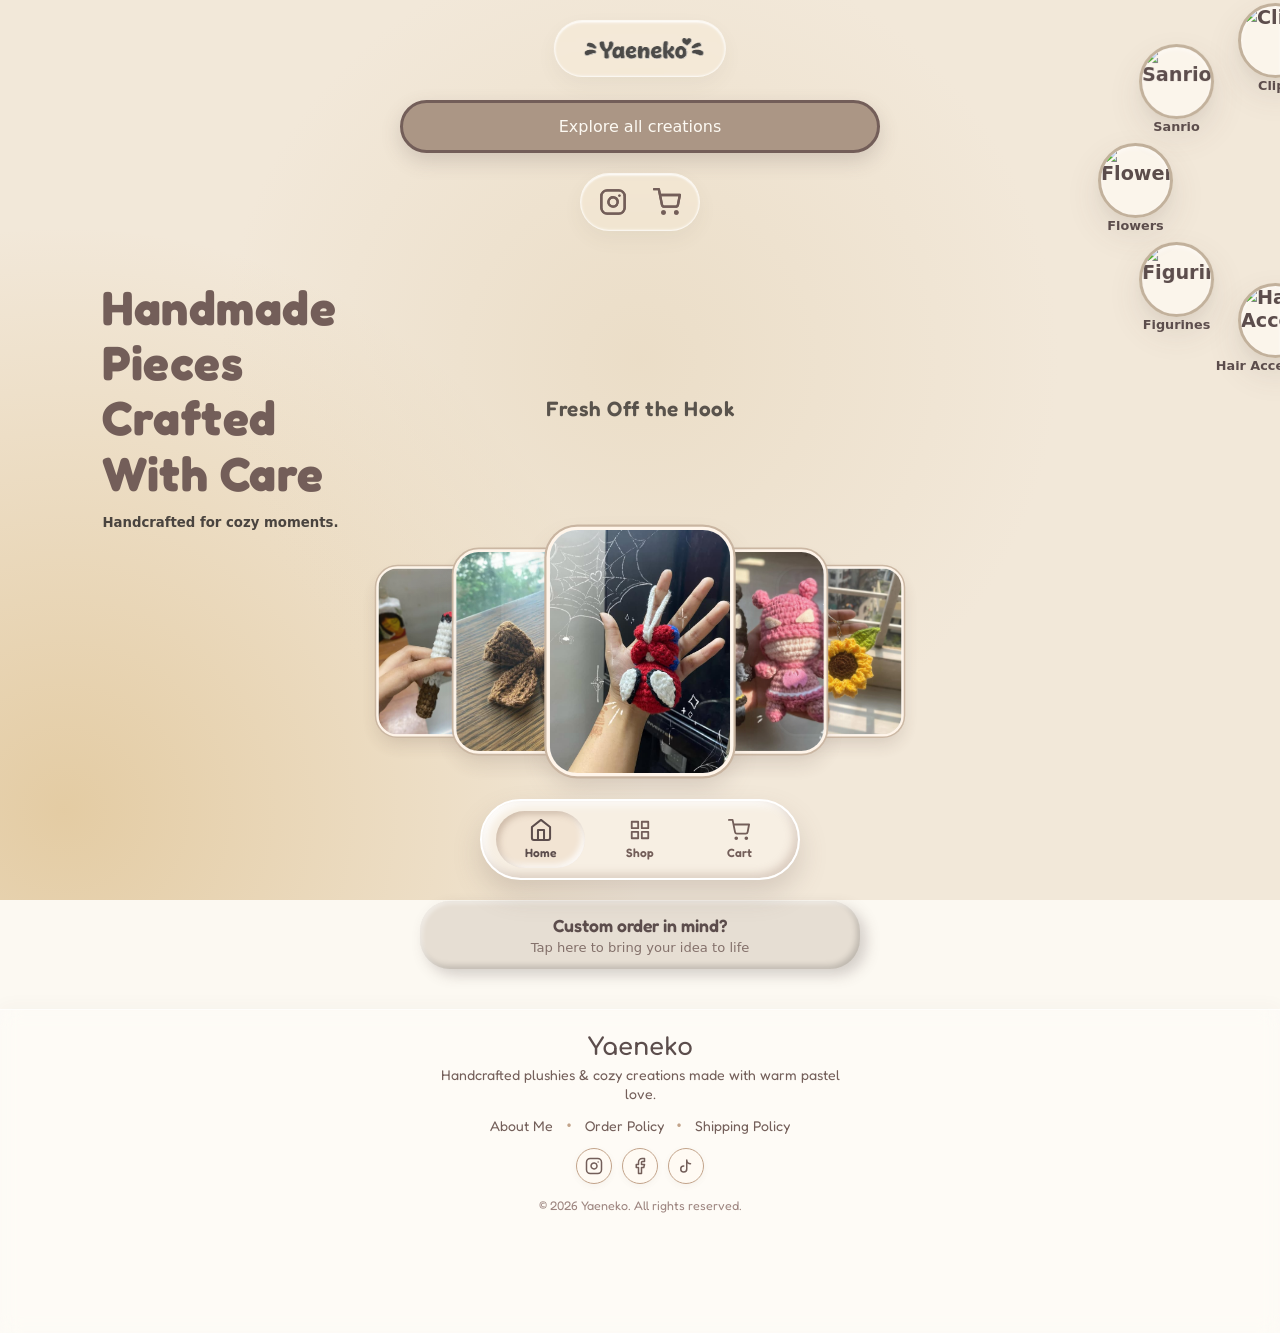
==== index.html @ db69a59c "Add files via upload" ====
<!DOCTYPE html>
<html lang="en">
<head>
    <meta charset="UTF-8">
    <meta name="viewport" content="width=device-width, initial-scale=1.0">
    <title>Yaeneko</title>
    <link rel="preconnect" href="https://fonts.googleapis.com">
    <link rel="preconnect" href="https://fonts.gstatic.com" crossorigin>
    <link href="https://fonts.googleapis.com/css2?family=Comfortaa:wght@300..700&family=Fredoka:wght@400;600;700&display=swap" rel="stylesheet">
    
    <link rel="stylesheet" href="style.css">
</head>
<body>

    <div class="page-bg"></div>

<header class="shop-header">
<a href="index.html" class="logo-link">
<img src="name.svg" alt="Yaeneko Logo" class="logo-img">
    </a>

    
    <a href="shop.html" class="explore-btn">
        Explore all creations
    </a>

    <div class="header-actions">
        <a href="https://www.instagram.com/yaeneko.bd?utm_source=ig_web_button_share_sheet&igsh=ZDNlZDc0MzIxNw==" 
           target="_blank" 
           rel="noopener noreferrer" 
           class="cart-btn" 
           aria-label="Visit Instagram">
            <svg width="26" height="26" viewBox="0 0 24 24" fill="none" 
                 stroke="currentColor" stroke-width="2" 
                 stroke-linecap="round" stroke-linejoin="round">
                <rect x="2" y="2" width="20" height="20" rx="5" ry="5"></rect>
                <path d="M16 11.37A4 4 0 1 1 12.63 8 4 4 0 0 1 16 11.37z"></path>
                <line x1="17.5" y1="6.5" x2="17.51" y2="6.5"></line>
            </svg>
        </a>

        <a href="cart.html" class="cart-btn" aria-label="View Cart">
            <svg width="26" height="26" viewBox="0 0 24 24" fill="none"
                 stroke="currentColor" stroke-width="2"
                 stroke-linecap="round" stroke-linejoin="round">
                 <circle cx="9" cy="21" r="1"></circle>
                 <circle cx="20" cy="21" r="1"></circle>
                 <path d="M1 1h4l2.68 13.39a2 2 0 0 0 2 1.61h9.72a2 2 0 0 0 2-1.61L23 6H6"></path>
            </svg>
            <span class="cart-count" id="cartCount">0</span>
        </a>
    </div>
</header>


<div class="hero-section">

    <div class="hero-text">
        <h1>Handmade<br>Pieces<br>Crafted<br>With Care</h1>
        <h5>Handcrafted for cozy moments.</h5>
    </div>

<div class="wheel-container" id="wheelContainer">
    <div class="wheel" id="spinningWheel">
        <div class="wheel-head-pos head-1">
            <a class="wheel-content" href="shop.html?category=Plushies">
                <div class="wheel-head"><img src="logo1.jpg" alt="Plushies"></div>
                <span class="wheel-label">Plushies</span>
            </a>
        </div>
        <div class="wheel-head-pos head-2">
            <a class="wheel-content" href="shop.html?category=Keychains">
                <div class="wheel-head"><img src="logo2.jpg" alt="Keychains"></div>
                <span class="wheel-label">Keychains</span>
            </a>
        </div>
        <div class="wheel-head-pos head-3">
            <a class="wheel-content" href="shop.html?category=Hair%20Accessories">
                <div class="wheel-head"><img src="logo3.jpg" alt="Hair Accessories"></div>
                <span class="wheel-label">Hair Accessories</span>
            </a>
        </div>
        <div class="wheel-head-pos head-4">
            <a class="wheel-content" href="shop.html?category=Figurines">
                <div class="wheel-head"><img src="logo4.jpg" alt="Figurines"></div>
                <span class="wheel-label">Figurines</span>
            </a>
        </div>
        <div class="wheel-head-pos head-5">
            <a class="wheel-content" href="shop.html?category=Flowers">
                <div class="wheel-head"><img src="logo5.jpg" alt="Flowers"></div>
                <span class="wheel-label">Flowers</span>
            </a>
        </div>
        <div class="wheel-head-pos head-6">
            <a class="wheel-content" href="shop.html?category=Sanrio">
                <div class="wheel-head"><img src="logo6.jpg" alt="Sanrio"></div>
                <span class="wheel-label">Sanrio</span>
            </a>
        </div>
        <div class="wheel-head-pos head-7">
            <a class="wheel-content" href="shop.html?category=Clips">
                <div class="wheel-head"><img src="logo7.jpg" alt="Clips"></div>
                <span class="wheel-label">Clips</span>
            </a>
        </div>
        <div class="wheel-head-pos head-8">
            <a class="wheel-content" href="shop.html?category=Cat%20collars">
                <div class="wheel-head"><img src="logo8.jpg" alt="Cat collars"></div>
                <span class="wheel-label">Cat collars</span>
            </a>
        </div>
    </div>
</div>


         <h2 class="section-title">Fresh Off the Hook</h2>
		 
		 <div class="stack-container" id="stackContainer">
    <div class="stack-card slot-far-left" data-title="Puff" data-price="26"><img src="Puff.jpg" alt="Puff"></div>
    <div class="stack-card slot-mid-left" data-title="Bow Hair Clip" data-price="28"><img src="Clip.jpg" alt="Bow Hair Clip"></div>
    <div class="stack-card slot-center" data-title="Spiderman" data-price="25"><img src="Spiderman.jpg" alt="Spiderman"></div>
    <div class="stack-card slot-mid-right" data-title="Batkid" data-price="30"><img src="Batkid.jpg" alt="Batkid"></div>
    <div class="stack-card slot-far-right" data-title="Sunflower" data-price="22"><img src="Sunflower.jpg" alt="Sunflower"></div>
         </div>
		  
		  
		  <div class="custom-order-wrapper">
    <button class="custom-order-btn" id="openCustomModal">
        <span class="custom-title">Custom order in mind?</span>
        <span class="custom-subtitle">Tap here to bring your idea to life</span>
    </button>
</div>

<div id="customOrderModal" class="custom-modal">
    <div class="custom-modal-card">
        <button class="custom-modal-close" id="closeCustomModal">&times;</button>
        <h3 class="custom-modal-heading">Start your custom request</h3>
        <p class="custom-modal-text">DM on Instagram with your idea and let's bring it to life.</p>
        <a href="https://ig.me/m/yaeneko.bd" target="_blank" rel="noopener noreferrer" class="custom-modal-btn">
            Open Instagram DM
        </a>
    </div>
</div>
		  
     <script src="script.js"></script>
	 
	<div id="imageModal" class="image-modal">
    <span class="modal-close">&times;</span>
    
    <div class="modal-wrapper">
        <img id="modalImg" class="modal-content" alt="Enlarged view">
        
        <h3 id="modalTitle" class="modal-title">Product Name</h3>
        <p id="modalPrice" class="modal-price">BDT 0</p>
        
        <div class="modal-actions">
            <button class="clay-btn btn-cart" id="modalAddToCart">Add to Basket</button>
            <button class="clay-btn btn-buy" id="modalBuyNow">Buy Now</button>
        </div>
    </div>
</div>

<footer class="site-footer">
    <div class="footer-content">
        <h2 class="footer-logo">Yaeneko</h2>

        <p class="footer-bio">
            Handcrafted plushies & cozy creations made with warm pastel love.
        </p>

        <nav class="footer-links-row" aria-label="Footer Navigation">
            <a href="about.html" class="footer-link">About Me</a>
            <span class="footer-dot">•</span>
            <a href="policies.html#order-policy" class="footer-link">Order Policy</a>
            <span class="footer-dot">•</span>
            <a href="policies.html#order-policy" class="footer-link">Shipping Policy</a>
        </nav>

        <div class="footer-socials-row">
            <a href="https://www.instagram.com/yaeneko.bd?utm_source=ig_web_button_share_sheet&igsh=ZDNlZDc0MzIxNw==" 
               target="_blank" 
               rel="noopener noreferrer" 
               class="social-btn" 
               aria-label="Instagram">
                <svg width="18" height="18" viewBox="0 0 24 24" fill="none" stroke="currentColor" stroke-width="2" stroke-linecap="round" stroke-linejoin="round">
                    <rect x="2" y="2" width="20" height="20" rx="5" ry="5"></rect>
                    <path d="M16 11.37A4 4 0 1 1 12.63 8 4 4 0 0 1 16 11.37z"></path>
                    <line x1="17.5" y1="6.5" x2="17.51" y2="6.5"></line>
                </svg>
            </a>

            <a href="https://www.facebook.com/people/Yaenekobd/61579429420812/" 
               target="_blank" 
               rel="noopener noreferrer" 
               class="social-btn" 
               aria-label="Facebook">
                <svg width="18" height="18" viewBox="0 0 24 24" fill="none" stroke="currentColor" stroke-width="2" stroke-linecap="round" stroke-linejoin="round">
                    <path d="M18 2h-3a5 5 0 0 0-5 5v3H7v4h3v8h4v-8h3l1-4h-4V7a1 1 0 0 1 1-1h3z"></path>
                </svg>
            </a>

            <a href="https://www.tiktok.com/@yaeneko.bd" 
               target="_blank" 
               rel="noopener noreferrer" 
               class="social-btn" 
               aria-label="TikTok">
                <svg width="18" height="18" viewBox="0 0 24 24" fill="none" stroke="currentColor" stroke-width="2" stroke-linecap="round" stroke-linejoin="round">
                    <path d="M9 12a4 4 0 1 0 4 4V4a5 5 0 0 0 5 5"></path>
                </svg>
            </a>
        </div>

        <p class="footer-copyright">© 2026 Yaeneko. All rights reserved.</p>
    </div>
</footer>

<nav class="floating-nav" aria-label="Main Navigation">
    <a href="index.html" class="nav-item active" aria-label="Home">
        <svg viewBox="0 0 24 24" fill="none" stroke="currentColor" stroke-width="2" stroke-linecap="round" stroke-linejoin="round">
            <path d="M3 9l9-7 9 7v11a2 2 0 0 1-2 2H5a2 2 0 0 1-2-2z"/>
            <polyline points="9 22 9 12 15 12 15 22"/>
        </svg>
        <span>Home</span>
    </a>

    <a href="shop.html" class="nav-item" aria-label="Shop">
        <svg viewBox="0 0 24 24" fill="none" stroke="currentColor" stroke-width="2" stroke-linecap="round" stroke-linejoin="round">
            <rect x="3" y="3" width="7" height="7"/>
            <rect x="14" y="3" width="7" height="7"/>
            <rect x="14" y="14" width="7" height="7"/>
            <rect x="3" y="14" width="7" height="7"/>
        </svg>
        <span>Shop</span>
    </a>

    <a href="cart.html" class="nav-item" aria-label="Cart">
        <svg viewBox="0 0 24 24" fill="none" stroke="currentColor" stroke-width="2" stroke-linecap="round" stroke-linejoin="round">
            <circle cx="9" cy="21" r="1"/>
            <circle cx="20" cy="21" r="1"/>
            <path d="M1 1h4l2.68 13.39a2 2 0 0 0 2 1.61h9.72a2 2 0 0 0 2-1.61L23 6H6"/>
        </svg>
        <span>Cart</span>
    </a>
</nav>


	 
</body>
</html>
---- style.css ----
/* Base Reset & Variables */
* {
    margin: 0;
    padding: 0;
    box-sizing: border-box;
}

:root {
    --accent-brown: #5c4d4c;  
}

html, body {
    width: 100%;
    max-width: 100%;
    overflow-x: hidden; /* Clips horizontal overflow permanently */
      
}

body {
    background-color: #fcf9f2;
    color: var(--accent-brown);
    font-family: system-ui, -apple-system, BlinkMacSystemFont, 'Segoe UI', Roboto, Helvetica, Arial, sans-serif;
    overflow: hidden; 
    -webkit-font-smoothing: antialiased;
    width: 100%;
	max-width: 100%;
    min-height: 130vh;
	
	overflow-x: hidden;
	overflow-y: auto;
}

.page-bg {
    position: fixed;
    inset: 0;
    background-color: #F2E8D9;
    background-image:
        radial-gradient(circle at 50% 40%, rgba(232, 217, 192, 0.7) 0%, transparent 50%),
        radial-gradient(circle at 5% 90%, rgba(201, 151, 63, 0.35) 0%, transparent 40%);
    background-repeat: no-repeat;
    background-size: cover;
    
    z-index: -1;
}
/* Header Styling */
.shop-header {
    display: flex;
    flex-direction: column;
    justify-content: center;
    align-items: center;
    gap: 20px;              /* Space between logo and button */
    padding: 30px 20px;
    background: transparent;
    position: relative;
    z-index: auto;
}

.logo-link {
    position: fixed;
    top: 20px;
    left: 50%;
    transform: translateX(-50%);
    z-index: 10000;
    
    display: inline-flex;
    align-items: center;
    justify-content: center;
    
    padding: 5px 12px;
    border-radius: 30px;
    
    /* Kept your existing frosted glass backdrop */
    background: rgba(255, 255, 255, 0.15); 
    backdrop-filter: blur(2px) saturate(120%);          
    -webkit-backdrop-filter: blur(2px) saturate(120%);
    border: 1.5px solid rgba(255, 255, 255, 0.65);
    
    box-shadow: 
        0 8px 20px rgba(92, 77, 76, 0.06),   
        inset 0 1.5px 2px rgba(255, 255, 255, 0.9),
        inset 0 -1px 2px rgba(255, 255, 255, 0.3);
}

/* Controls the sizing of your PNG logo */
.logo-img {
    height: 45px; /* Adjust this value up/down depending on your PNG size */
    width: auto;
    display: block;
    object-fit: contain;
	
	image-rendering: auto; /* Lets the browser use high-quality bilinear/bicubic scaling */
    -webkit-font-smoothing: antialiased; /* Keeps curves smooth */
}

.explore-btn {
	margin-top: 70px;
    display: flex;
    align-items: center;
    justify-content: center;
    gap: 12px;
    width: 100%;
    max-width: 480px;      /* Sleek, elongated look */
    padding: 14px 30px;
    
    font-family: inherit;
    font-size: 1rem;
    font-weight: 500;
    text-decoration: none; /* Removes the default link underline */
    
    /* Filled theme coloring */
    background-color: #ab9685;
    color: #fcf9f2;        /* Cream white text color matching the body background */
    
    border: 3px solid #735e59;
    border-radius: 30px;   /* Fully rounded pill shape */
    cursor: pointer;
    box-shadow: 0 8px 20px rgba(92, 77, 76, 0.2);
    transition: all 0.3s ease;
}

.explore-btn:hover {
    background-color: #443736;
    border-color: #ab9685;
    box-shadow: 0 12px 24px rgba(92, 77, 76, 0.3);
    transform: translateY(-2px);
}


.explore-btn:hover svg {
    transform: translateX(4px);
}

.explore-btn svg {
    transition: transform 0.2s ease;
}

.explore-btn:active {
    transform: translateY(0);
}

.hero-text {
    position: absolute;
    top: 45%;                  /* Vertically centers it relative to the wheel */
    left: 8%;                  /* Anchors it nicely on the left side */
    transform: translateY(-50%);
    max-width: 450px;
	text-align: left;
    z-index: 5;                /* Same level as the wheel */
    
    color: #4a443f;
	pointer-events: none;
}

.hero-text h1 {
    font-family: 'Fredoka','Comfortaa', cursive, sans-serif;
    font-size: 3rem;
    font-weight: 700;
    line-height: 1.15;
	letter-spacing: 0.5px;
    margin-bottom: 14px;
	color: #735e59;
}

.hero-text p {
	font-family: system-ui, -apple-system, sans-serif;
    font-size: 1.05rem;
	line-height: 1.5;
    opacity: 0.85;
}

/* Wheel Container Placement */
.wheel-container {
    position: absolute;
    top: 180px; 
    right: -170px; 
    width: 350px;
    height: 350px;
    z-index: 1;
    pointer-events: auto;
	transform: translateY(-50%);
}

/* The Wheel Track */
.wheel {
    width: 100%;
    height: 100%;
    border-radius: 50%;
    background-color: transparent;
    position: relative;
    will-change: transform;
}

/* Positioning wrapper: places each gondola around the wheel circle.
   This element spins WITH the wheel (that's what makes it orbit). */
.wheel-head-pos {
    position: absolute;
    width: 75px;
    height: 75px;
    top: calc(50% - 37.5px);
    left: calc(50% - 37.5px);
    transform: rotate(var(--angle)) translate(140px);
}

/* Content wrapper: counter-rotates by the exact opposite of the wheel's
   live rotation (plus its own placement angle), so the circle + label
   inside always stay upright, like a Ferris wheel gondola. */
.wheel-content {
    position: relative;
    display: block;
    width: 100%;
    height: 100%;
    transform: rotate(calc(-1 * (var(--angle) + var(--rotation, 0deg))));
    transition: transform 0.05s linear;
    text-decoration: none;
    -webkit-tap-highlight-color: transparent;
}

/* Thicker-looking glass profile */
.wheel-head {
    width: 75px;  
    height: 75px; 
    
    background: rgba(255, 255, 255, 0.55); 
    backdrop-filter: blur(1px) saturate(140%);          
    -webkit-backdrop-filter: blur(1px) saturate(140%);  
    
    border: 3px solid #c2b19c; 
    
    color: var(--accent-brown);
    border-radius: 50%;
    display: flex;
    align-items: center;
    justify-content: center;
    font-size: 1.2rem;
    font-weight: 600; 
    
    box-shadow: 
        0 15px 35px rgba(92, 77, 76, 0.12),   
        0 5px 15px rgba(0, 0, 0, 0.04),        
        inset 0 2px 4px rgba(255, 255, 255, 0.5); 
    
    transition: background-color 0.2s ease;
}

/* Spacing layout positions — each item's fixed angle around the wheel */
.head-1 { --angle: 0deg; }
.head-2 { --angle: 45deg; }
.head-3 { --angle: 90deg; }
.head-4 { --angle: 135deg; }
.head-5 { --angle: 180deg; }
.head-6 { --angle: 225deg; }
.head-7 { --angle: 270deg; }
.head-8 { --angle: 315deg; }
  
/* Makes the image completely fill the entire glass circle */
.wheel-head img {
    width: 100%;
    height: 100%;
    object-fit: cover;     
    border-radius: 50%;    
    display: block;
    pointer-events: none;  
}
/* Cart Button Base Layout */
/* Cart Button - same style as first page */
.cart-btn {
    position: relative;
    display: flex;
    align-items: center;
    justify-content: center;

    width: 48px;
    height: 48px;

    color: #735e59;
    background: none;
    border: none;
    text-decoration: none;
    cursor: pointer;

    transition: all 0.3s cubic-bezier(0.25, 1, 0.5, 1);
}

.cart-btn:hover {
    color: #ab9685;
    transform: scale(1.15);
}

.cart-btn svg {
    width: 28px;
    height: 28px;
	filter: drop-shadow(0 0 0.3px currentColor);
}

/* Quantity Counter Badge resting over the logo */
.cart-count {
    position: absolute;
    top: -4px;
    right: -4px;

    background: #7a5c42;
    color: white;

    font-size: 0.65rem;
    font-weight: 700;

    width: 18px;
    height: 18px;
    border-radius: 50%;

    display: none;
    align-items: center;
    justify-content: center;

    border: 2px solid #fcf9f2;
}

.wheel-label {
    position: absolute;
    
    /* Pushes text completely below the 75px circle boundary */
    top: 75px; 
    
    /* Centers the text horizontally relative to the circle */
    left: 50%;
    transform: translateX(-50%);
    
    /* Typography & Styling */
    font-size: 0.8rem;
    font-weight: 600;
    color: var(--accent-brown);
    white-space: nowrap;  /* Keeps the name on one single line */
    
    /* Layout Safety */
    pointer-events: none; /* Prevents text selection from breaking dragging */
    text-align: center;
}

/* Glass Plate Container for Instagram and Cart Buttons */
.header-actions {
    display: inline-flex;
    align-items: center;
    justify-content: center;
    gap: 4px; /* Spacing between the buttons inside the plate */
    padding: 4px 8px; /* Padding inside the glass plate */

    /* Clear Glassmorphism Styling */
    background: rgba(255, 255, 255, 0.15);
    backdrop-filter: blur(2px) saturate(120%);
    -webkit-backdrop-filter: blur(2px) saturate(120%);

    /* Plate Borders & Radius matching the logo */
    border-radius: 30px;
    border: 1.5px solid rgba(255, 255, 255, 0.65);

    /* Subtle Light Edge Reflection */
    box-shadow: 
        0 8px 20px rgba(92, 77, 76, 0.06),   
        inset 0 1.5px 2px rgba(255, 255, 255, 0.9),
        inset 0 -1px 2px rgba(255, 255, 255, 0.3);
}

/* ===============================
   MOBILE RESPONSIVE OVERRIDES
   ===============================*/
  @media (max-width: 600px) {

    /* 1. Header & Typography Adjustments */
    .shop-header {
        padding: 15px 15px;
        gap: 12px;
    }

.   logo-img {
        height: 37px; /* Slightly smaller for mobile screens */
    }

    .explore-btn {
        max-width: 300px;
        padding: 10px 20px;
        font-size: 0.88rem;
    }

   
    .wheel-container {
        position: absolute;
        top: 110px; 
        right: -170px;          /* Exactly half of 340px width */
        width: 340px;
        height: 340px;
        z-index: 5;
        pointer-events: auto;
        touch-action: none;
        transform: translateY(-50%);
    }


    .wheel-head-pos {
        width: clamp(56px, 18vw, 70px);
        height: clamp(56px, 18vw, 70px);
        top: calc(50% - clamp(28px, 9vw, 35px));
        left: calc(50% - clamp(28px, 9vw, 35px));
        /* Orbit radius of 125px places 3 heads fully in view & 2 peeking */
        transform: rotate(var(--angle)) translate(clamp(95px, 30vw, 125px)); 
    }

    .wheel-head {
        width: clamp(56px, 18vw, 70px);
        height: clamp(56px, 18vw, 70px);
        border-width: 2.5px;
        box-shadow: 0 8px 20px rgba(92, 77, 76, 0.15);
    }

    .wheel-label {
        top: clamp(58px, 19vw, 73px);              /* Just below the 70px circle */
        font-size: clamp(0.65rem, 2.2vw, 0.75rem);
        color: #5c4d4c;
        text-shadow: 0 1px 2px rgba(255, 255, 255, 0.8); /* Helps readability */
    }
	
	
	.header-actions {
        padding: 2px 6px;
        gap: 2px;
    }
	
	.hero-section {
    position: relative; /* This acts as an anchor for the wheel */
    width: 100%;
    min-height: 380px;
    }

    .hero-text {
        position: relative;
        top: 2%;
        left: 0;
        transform: none;
        text-align: left;
        padding: 0 24px;
        margin-top: 15px;
		max-width: 100%;
    }

    .hero-text h1 {
        font-size: 2.8rem;
    }
	
    .hero-text p {
        font-size: 0.9rem;
    }
	
	
    .section-title {
		
        transform: translateY(-55px);
        font-size: 1.3rem;
		color: #4a443f;
    }
	
	.stack-container {
        position: relative;
		width: 100%;
		z-index: 10;
		transform: translateY(-130px);
    }
    .stack-card {
        width: 120px;
		border-width: 2.5px;
		border-radius: 22px;
    }
    .stack-card.slot-mid-left { transform: translateX(-65px) scale(0.85); }
    .stack-card.slot-mid-right { transform: translateX(65px) scale(0.85); }
    .stack-card.slot-far-left { transform: translateX(-120px) scale(0.7); }
    .stack-card.slot-far-right { transform: translateX(120px) scale(0.7); }


  }

@media (max-width: 380px) {
    .logo {
        font-size: 1.8rem;
    }

    .explore-btn {
        max-width: 270px;
        padding: 9px 16px;
        font-size: 0.8rem;
    }

    .shop-header {
        padding: 12px 12px;
        gap: 10px;
    }
} 
   
    .header-actions {
    display: flex;
    align-items: center;
    justify-content: center;
    gap: 6px; /* Adjust spacing between Instagram and Cart buttons */
}  
   
   
   
   .section-title {
   
    font-family: 'Fredoka', 'Comfortaa', cursive, sans-serif;
    
    /* Medium, fluid size */
    font-size: 1.3rem;
    font-weight: 600;
    color: #4a443f; 
    text-align: center;
    width: 100%;
    letter-spacing: 0.5px;
    opacity: 0.9;
	margin-top: 15vh; 
    margin-bottom: 20px;
    width: 100%;
    padding: 0 16px;
    box-sizing: border-box;
}



.stack-container {
    position: relative;
    width: 100%;
    max-width: 800px;
    height: 380px;
    margin: 40px auto 60px auto;
    display: flex;
    justify-content: center;
    align-items: center;
    perspective: 1000px;
    touch-action: pan-y;
    z-index: 10;
	overflow: hidden;
}

/* Individual Vertical Card Base */
.stack-card {
    position: absolute;
    width: 170px;
    aspect-ratio: 3 / 4;
    border-radius: 28px;
    border: 3.5px solid #fff5ea;
    overflow: hidden;
    background: #fff;
    box-shadow: 
        0 0 0 2px #c9b5a1,                        
        0 12px 24px -4px rgba(115, 94, 89, 0.25), 
        inset 0 0 0 1.5px rgba(255, 255, 255, 0.8);
    transition: transform 0.4s ease, filter 0.4s ease, opacity 0.4s ease, z-index 0.4s ease;
    cursor: pointer;
    user-select: none;
    -webkit-user-drag: none;
	touch-action: pan-y;
}

.stack-card img {
    width: 100%;
    height: 100%;
    object-fit: cover;
    pointer-events: none;
}

/* --- THE 5 STACK SLOTS --- */

/* 1. Center Image (Front) */
.stack-card.slot-center {
    z-index: 5;
    transform: translateX(0) scale(1.1);
    filter: none;
    opacity: 1;
}

/* 2. Middle-Left (Behind center) */
.stack-card.slot-mid-left {
    z-index: 3;
    transform: translateX(-110px) scale(0.9);
    filter: none; 
    opacity: 0.95;
}

/* 3. Middle-Right (Behind center) */
.stack-card.slot-mid-right {
    z-index: 3;
    transform: translateX(110px) scale(0.9);
    filter: none;
    opacity: 0.95;
}

/* 4. Far-Left (Furthest back) */
.stack-card.slot-far-left {
    z-index: 1;
    transform: translateX(-200px) scale(0.75);
    filter: none; 
    opacity: 0.95;
}

/* 5. Far-Right (Furthest back) */
.stack-card.slot-far-right {
    z-index: 1;
    transform: translateX(200px) scale(0.75);
    filter: none;
    opacity: 0.95;
}

/* Pop-up Overlay Background */
.image-modal {
    display: flex;
    position: fixed;
    inset: 0;
    width: 100vw;
    height: 100vh;
    z-index: 2000;
    align-items: center;
    justify-content: center;
    padding: 20px;
    
    /* Warm dark tint + high blur */
    background: rgba(40, 32, 28, 0.45);
    backdrop-filter: blur(12px) saturate(130%);
    -webkit-backdrop-filter: blur(12px) saturate(130%);
    
    /* Smooth fade in/out instead of instant display */
    opacity: 0;
    visibility: hidden;
    pointer-events: none;
    transition: opacity 0.4s cubic-bezier(0.16, 1, 0.3, 1), visibility 0.4s ease;
}

.image-modal.active {
    opacity: 1;
    visibility: visible;
    pointer-events: auto;
}

/* The Pop-up Image */
.modal-content {
    max-width: 85%;
    max-height: 80vh;
	height: auto;
	margin: auto;
    border-radius: 20px;
    box-shadow: 0 25px 50px rgba(0, 0, 0, 0.6);
    border: 2px solid rgba(255, 255, 255, 0.3);
    object-fit: contain;
    animation: slideToCenter 0.45s cubic-bezier(0.2, 0.8, 0.2, 1) forwards;
}

.modal-card {
    position: relative;
    display: flex;
    flex-direction: column;
    align-items: center;
    padding: 24px;
    max-width: 90%;
    width: 360px;
    
    /* Claymorphism container */
    background: #fcf9f2;
    border-radius: 30px;
    box-shadow: 
        12px 12px 24px rgba(139, 111, 92, 0.25),
        -12px -12px 24px rgba(255, 255, 255, 0.9);
    animation: slideToCenter 0.35s ease-out forwards;
}

.modal-wrapper {
    position: relative;
    display: flex;
    flex-direction: column;
    align-items: center;
    width: 100%;
    max-width: 360px;
    padding: 20px;
    
    /* Organic cozy card styling */
    background: linear-gradient(145deg, #fefcf7, #f6f0e4);
    border-radius: 32px;
    border: 1.5px solid rgba(255, 255, 255, 0.8);
    box-shadow: 0 20px 40px -10px rgba(60, 45, 35, 0.3);
    
    /* Soft physics spring animation */
    transform: scale(0.82) translateY(30px);
    transition: transform 0.5s cubic-bezier(0.34, 1.56, 0.64, 1);
}

.image-modal.active .modal-wrapper {
    transform: scale(1) translateY(0);
	
}

/* Close Button (X) */
.modal-close {
    position: absolute;
    top: 16px;
    right: 16px;
    width: 36px;
    height: 36px;
    border-radius: 50%;
    
    /* Subtle Frosted Glass Effect */
    background: rgba(255, 255, 255, 0.45);
    backdrop-filter: blur(8px);
    -webkit-backdrop-filter: blur(8px);
    border: 1.5px solid rgba(255, 255, 255, 0.8);
    
    /* Text / Icon alignment */
    color: #5c4d4c;
    display: flex;
    align-items: center;
    justify-content: center;
    font-family: Arial, sans-serif;
    font-size: 20px;
    font-weight: 300;
    line-height: 1;
    cursor: pointer;
    z-index: 20;
    
    /* Soft elevation shadow */
    box-shadow: 0 4px 12px rgba(92, 77, 76, 0.12);
    transition: all 0.25s cubic-bezier(0.25, 1, 0.5, 1);
}


.modal-close:hover {
    background: rgba(255, 255, 255, 0.85);
    color: #2c2625;
    transform: scale(1.1) rotate(90deg);
    box-shadow: 0 6px 16px rgba(92, 77, 76, 0.2);
}

.modal-close:active {
    transform: scale(0.95);
}

/* Clean Minimalist White Product Title */
.modal-title {
    font-family: 'Fredoka', 'Comfortaa', cursive, sans-serif;
    color: #5c4d4c;
    font-size: 1.15rem;
    font-weight: 600;
    letter-spacing: 0.3px;
    margin-top: 16px;
    margin-bottom: 8px;
    text-align: center;
    padding: 8px 18px;
    
    /* Soft Claymorphism Pill Style */
    background: #fcf9f2;
    border-radius: 20px;
    box-shadow: 
        0 4px 8px rgba(0, 0, 0, 0.12),
        inset 1.5px 1.5px 2px #ffffff,
        inset -1.5px -1.5px 2px rgba(139, 111, 92, 0.15);
		
    -webkit-font-smoothing: antialiased;
    -moz-osx-font-smoothing: grayscale;
    transform: translateZ(0);
}

/* Clean Minimalist White Product Price */
.modal-price {
    font-family: inherit;
    color: #735e59;
    font-size: 1rem;
    font-weight: 700;
    letter-spacing: 0.2px;
    margin-bottom: 18px;
    text-align: center;
    padding: 6px 14px;
    
    /* Clay Pill Tag Style */
    background: #e6ded3;
    border-radius: 16px;
    box-shadow: 
        0 3px 6px rgba(0, 0, 0, 0.1),
        inset 1px 1px 2px #ffffff,
        inset -1px -1px 2px rgba(92, 77, 76, 0.15);
		
	-webkit-font-smoothing: antialiased;
    -moz-osx-font-smoothing: grayscale;
     transform: translateZ(0);	
}

.modal-actions {
    display: flex;
    gap: 12px;
    width: 100%;
    max-width: 300px;
}

.clay-btn {
    flex: 1;
    padding: 11px 16px;
    font-family: inherit;
    font-size: 0.9rem;
    font-weight: 600;
    border: none;
    border-radius: 18px;
    cursor: pointer;
    transition: transform 0.15s ease;
}

.btn-cart {
    background: #e6ded3;
    color: #5c4d4c;
    box-shadow: 
        3px 4px 10px rgba(0, 0, 0, 0.35),
        inset 1px 1px 2px rgba(255, 255, 255, 0.2);
}

.btn-buy {
    background: #ab9685;
    color: #ffffff;
    box-shadow: 
        3px 4px 10px rgba(0, 0, 0, 0.35),
        inset 1px 1px 2px rgba(255, 255, 255, 0.2);
}

.clay-btn:active {
    transform: scale(0.96);
    box-shadow: 
        inset 3px 3px 6px rgba(0, 0, 0, 0.15),
        inset -3px -3px 6px rgba(255, 255, 255, 0.5);
}
/* Smooth Zoom-In Animation */
@keyframes slideToCenter {
    0% {
        opacity: 0;
        transform: translateY(120px) scale(0.8);
    }
    100% {
        opacity: 1;
        transform: translateY(0) scale(1);
    }
}

/* 2. SCATTER / FALL DOWN EFFECT FOR THE BACKGROUND CARDS */
.stack-container.modal-active .stack-card {
    transition: transform 0.6s cubic-bezier(0.16, 1, 0.3, 1), opacity 0.4s ease;
    opacity: 0 !important;
}

/* Send left cards sliding out to the left */
.stack-container.modal-active .slot-far-left,
.stack-container.modal-active .slot-mid-left {
    transform: translateX(-160px) translateY(50px) rotate(-8deg) scale(0.7) !important;
}

/* Send right cards sliding out to the right */
.stack-container.modal-active .slot-mid-right,
.stack-container.modal-active .slot-far-right {
    transform: translateX(160px) translateY(50px) rotate(8deg) scale(0.7) !important;
}

/* Drop the center card downward */
.stack-container.modal-active .slot-center {
    transform: translateY(80px) scale(0.6) !important;
}




/* =========================================================================
   CUSTOM ORDER BUTTON & MODAL
   ========================================================================= */

/* Trigger Button Layout */
.custom-order-wrapper {
    display: flex;
    justify-content: center;
    width: 100%;
    padding: 0 20px;
    margin: 10px auto 40px auto;
    position: relative;
    z-index: 10;
}

.custom-order-btn {
    display: flex;
    flex-direction: column;
    align-items: center;
    justify-content: center;
    gap: 4px;
    width: 100%;
    max-width: 440px;
    padding: 14px 24px;
    
    /* Matte terracotta/clay base color */
    background: #e6ded3; 
    border: none;
    border-radius: 30px;
    cursor: pointer;
    
    /* Claymorphism: Dark outer drop shadow + Warm inner depth (no bright white glow) */
    box-shadow: 
        6px 6px 14px rgba(92, 77, 76, 0.25),            /* Soft outer drop shadow */
        inset 2.5px 2.5px 4px rgba(255, 255, 255, 0.45), /* Top-left light edge */
        inset -3px -3px 6px rgba(0, 0, 0, 0.18);
        
    transition: all 0.2s cubic-bezier(0.25, 1, 0.5, 1);
    -webkit-tap-highlight-color: transparent;
}

.custom-order-btn:hover {
    transform: translateY(-2px) scale(1.01);
    box-shadow: 
        8px 8px 20px rgba(139, 111, 92, 0.25),
        -8px -8px 20px rgba(255, 255, 255, 0.9),
        inset 1.5px 1.5px 2px #ffffff;
}

.custom-order-btn:active {
    transform: translateY(2px) scale(0.98);
    box-shadow: 
        inset 3px 3px 6px rgba(0, 0, 0, 0.25),
        inset -2px -2px 4px rgba(255, 255, 255, 0.5);
}

.custom-title {
    font-family: 'Fredoka', 'Comfortaa', cursive, sans-serif;
    font-size: 1.1rem;
    font-weight: 600;
    color: #5c4d4c;
}

.custom-subtitle {
    font-family: system-ui, -apple-system, sans-serif;
    font-size: 0.82rem;
    color: #735e59;
    opacity: 0.85;
}

/* Modal Overlay Base */
.custom-modal {
    position: fixed;
    inset: 0;
    z-index: 2100;
    display: flex;
    align-items: center;
    justify-content: center;
    padding: 20px;
    background: rgba(40, 32, 28, 0.45);
    backdrop-filter: blur(10px) saturate(120%);
    -webkit-backdrop-filter: blur(10px) saturate(120%);
    
    opacity: 0;
    visibility: hidden;
    pointer-events: none;
    transition: opacity 0.3s ease, visibility 0.3s ease;
}

.custom-modal.active {
    opacity: 1;
    visibility: visible;
    pointer-events: auto;
}

/* Modal Popup Card */
.custom-modal-card {
    position: relative;
    display: flex;
    flex-direction: column;
    align-items: center;
    width: 100%;
    max-width: 360px;
    padding: 28px 24px 24px 24px;
    
    /* Solid, warm clay tone instead of gradient */
    background: #f2ebd9; 
    border-radius: 32px;
    border: 2px solid #735e59;
    
    /* Soft matte clay depth */
    box-shadow: 
        8px 12px 24px rgba(60, 45, 35, 0.2),
        inset 2px 2px 5px rgba(255, 255, 255, 0.7),
        inset -4px -4px 8px rgba(139, 111, 92, 0.15);
    
    transform: scale(0.85) translateY(20px);
    transition: transform 0.35s cubic-bezier(0.34, 1.56, 0.64, 1);
}

.custom-modal.active .custom-modal-card {
    transform: scale(1) translateY(0);
}

.custom-modal-close {
    position: absolute;
    top: 14px;
    right: 14px;
    width: 32px;
    height: 32px;
    border-radius: 50%;
    background: rgba(255, 255, 255, 0.5);
    border: 1px solid rgba(255, 255, 255, 0.8);
    color: #5c4d4c;
    font-size: 18px;
    cursor: pointer;
    display: flex;
    align-items: center;
    justify-content: center;
    transition: all 0.2s ease;
}

.custom-modal-close:hover {
    background: #ffffff;
    transform: scale(1.08);
}

.custom-modal-heading {
    font-family: 'Fredoka', 'Comfortaa', cursive, sans-serif;
    font-size: 1.25rem;
    font-weight: 600;
    color: #5c4d4c;
    text-align: center;
    margin-bottom: 8px;
}

.custom-modal-text {
    font-family: system-ui, -apple-system, sans-serif;
    font-size: 0.88rem;
    line-height: 1.45;
    color: #735e59;
    text-align: center;
    margin-bottom: 20px;
}

.custom-modal-btn {
    display: inline-flex;
    align-items: center;
    justify-content: center;
    width: 100%;
    padding: 12px 20px;
    
    font-family: 'Fredoka', 'Comfortaa', cursive, sans-serif;
    font-size: 0.95rem;
    font-weight: 600;
    color: #ffffff;
    text-decoration: none;
    background: #ab9685;
    border-radius: 20px;
    box-shadow: 0 4px 12px rgba(92, 77, 76, 0.2);
    transition: all 0.2s ease;
}

.custom-modal-btn:hover {
    background: #443736;
    transform: translateY(-1px);
}

/* Mobile Alignment Adjustments */
@media (max-width: 600px) {
    .custom-order-wrapper {
        margin-top: -200px;
    }
    
    .custom-title {
        font-size: 0.98rem;
    }
    
    .custom-subtitle {
        font-size: 0.75rem;
    }
}


/* =========================================================================
   FLOATING REAL CLAY NAVIGATION BAR
   ========================================================================= */
.floating-nav {
    position: fixed;
    /* Adjust this distance from the bottom as needed */
    bottom: calc(20px + env(safe-area-inset-bottom)); 
    left: 50%;
    transform: translateX(-50%);
    
    display: flex;
    align-items: center;
    justify-content: space-around;
    gap: 10px;
    
    width: calc(100% - 48px);
    max-width: 320px;
    padding: 10px 14px;
    
    /* Clay Material Styling */
    background: #f7efe3; /* Soft cream ceramic base */
    border-radius: 50px; /* Smooth rounded clay pill */
    border: 2px solid #ffffff;
    
    /* 3D Clay Elevation: Soft outer drop shadow + Dual inner shadows for 3D puff volume */
    box-shadow: 
        0 14px 28px rgba(115, 94, 89, 0.22),           /* Soft floor elevation shadow */
        inset -4px -4px 8px rgba(184, 161, 149, 0.45),  /* Inner shadow bottom-right for depth */
        inset 4px 4px 8px rgba(255, 255, 255, 0.95);    /* Inner top-left highlight for bulbous volume */
        
    z-index: 500;
}

/* Clay Navigation Items */
.floating-nav .nav-item {
    display: flex;
    flex-direction: column;
    align-items: center;
    justify-content: center;
    gap: 4px;
    
    flex: 1;
    padding: 8px 0;
    text-decoration: none;
    color: #735e59;
    font-family: 'Fredoka', 'Comfortaa', cursive, sans-serif; /* Matching your site fonts */
    font-size: 0.75rem;
    font-weight: 600;
    border-radius: 30px;
    
    transition: all 0.25s cubic-bezier(0.34, 1.56, 0.64, 1); /* Bouncy fluid transition */
    -webkit-tap-highlight-color: transparent;
}

.floating-nav .nav-item svg {
    width: 22px;
    height: 22px;
    transition: transform 0.25s ease;
}

/* Hover & Tap Animations */
.floating-nav .nav-item:hover {
    color: #5c4d4c;
    transform: translateY(-3px);
}

.floating-nav .nav-item:active {
    transform: scale(0.92);
}

/* Active Page Clay Button Highlight */
.floating-nav .nav-item.active {
    color: #5c4d4c;
    background: #f2e4d3; /* Slightly darker recessed clay color */
    
    /* Pressed inset clay effect */
    box-shadow: 
        inset 3px 3px 6px rgba(139, 111, 92, 0.35),
        inset -3px -3px 6px rgba(255, 255, 255, 0.9);
}

.floating-nav .nav-item.active svg {
    transform: scale(1.1);
}



/* =========================================================================
   COMPACT FULL-WIDTH FOOTER
   ========================================================================= */
.site-footer {
    width: 100%;
    margin-top: 40px;
    padding: 24px 16px calc(120px + env(safe-area-inset-bottom)) 16px; /* Extra clearance so the floating nav never covers the copyright line */
    background: rgba(255, 255, 255, 0.35);
    backdrop-filter: blur(10px) saturate(120%);
    -webkit-backdrop-filter: blur(10px) saturate(120%);
    border-top: 1.5px solid rgba(255, 255, 255, 0.65);
    box-shadow: 0 -4px 16px rgba(92, 77, 76, 0.03);
}

.footer-content {
    max-width: 800px;
    margin: 0 auto;
    display: flex;
    flex-direction: column;
    align-items: center;
    text-align: center;
}

.footer-logo {
    font-family: 'Comfortaa', cursive, sans-serif;
    font-size: 1.5rem; /* Slightly smaller logo */
    font-weight: 700;
    color: #5c4d4c;
    margin-bottom: 4px;
}

.footer-bio {
    font-family: 'Fredoka', 'Comfortaa', cursive, sans-serif;
    font-size: 0.88rem;
    color: #735e59;
    max-width: 420px;
    line-height: 1.35;
    margin-bottom: 14px;
}

/* Side-by-side Links */
.footer-links-row {
    display: flex;
    align-items: center;
    justify-content: center;
    flex-wrap: wrap;
    gap: 12px;
    margin-bottom: 14px;
}

.footer-link {
    font-family: 'Fredoka', cursive, sans-serif;
    font-size: 0.88rem;
    color: #735e59;
    text-decoration: none;
    transition: color 0.2s ease, transform 0.2s ease;
}

.footer-link:hover {
    color: #ab9685;
    transform: translateY(-1px);
}

.footer-dot {
    color: #c2a38a;
    font-size: 0.75rem;
}

/* Social Buttons Row */
.footer-socials-row {
    display: flex;
    align-items: center;
    justify-content: center;
    gap: 10px;
    margin-bottom: 14px;
}

.social-btn {
    display: inline-flex;
    align-items: center;
    justify-content: center;
    width: 36px;
    height: 36px;
    border-radius: 50%;
    background: #fffaf3;
    color: #735e59;
    border: 1.5px solid #c2a38a;
    box-shadow: 0 2px 6px rgba(115, 94, 89, 0.06);
    transition: all 0.25s ease;
    text-decoration: none;
}

.social-btn:hover {
    background: #ab9685;
    color: #fffaf3;
    border-color: #ab9685;
    transform: translateY(-2px);
}

/* Copyright Line */
.footer-copyright {
    font-family: 'Fredoka', cursive, sans-serif;
    font-size: 0.78rem;
    color: #8c706b;
    opacity: 0.85;
}
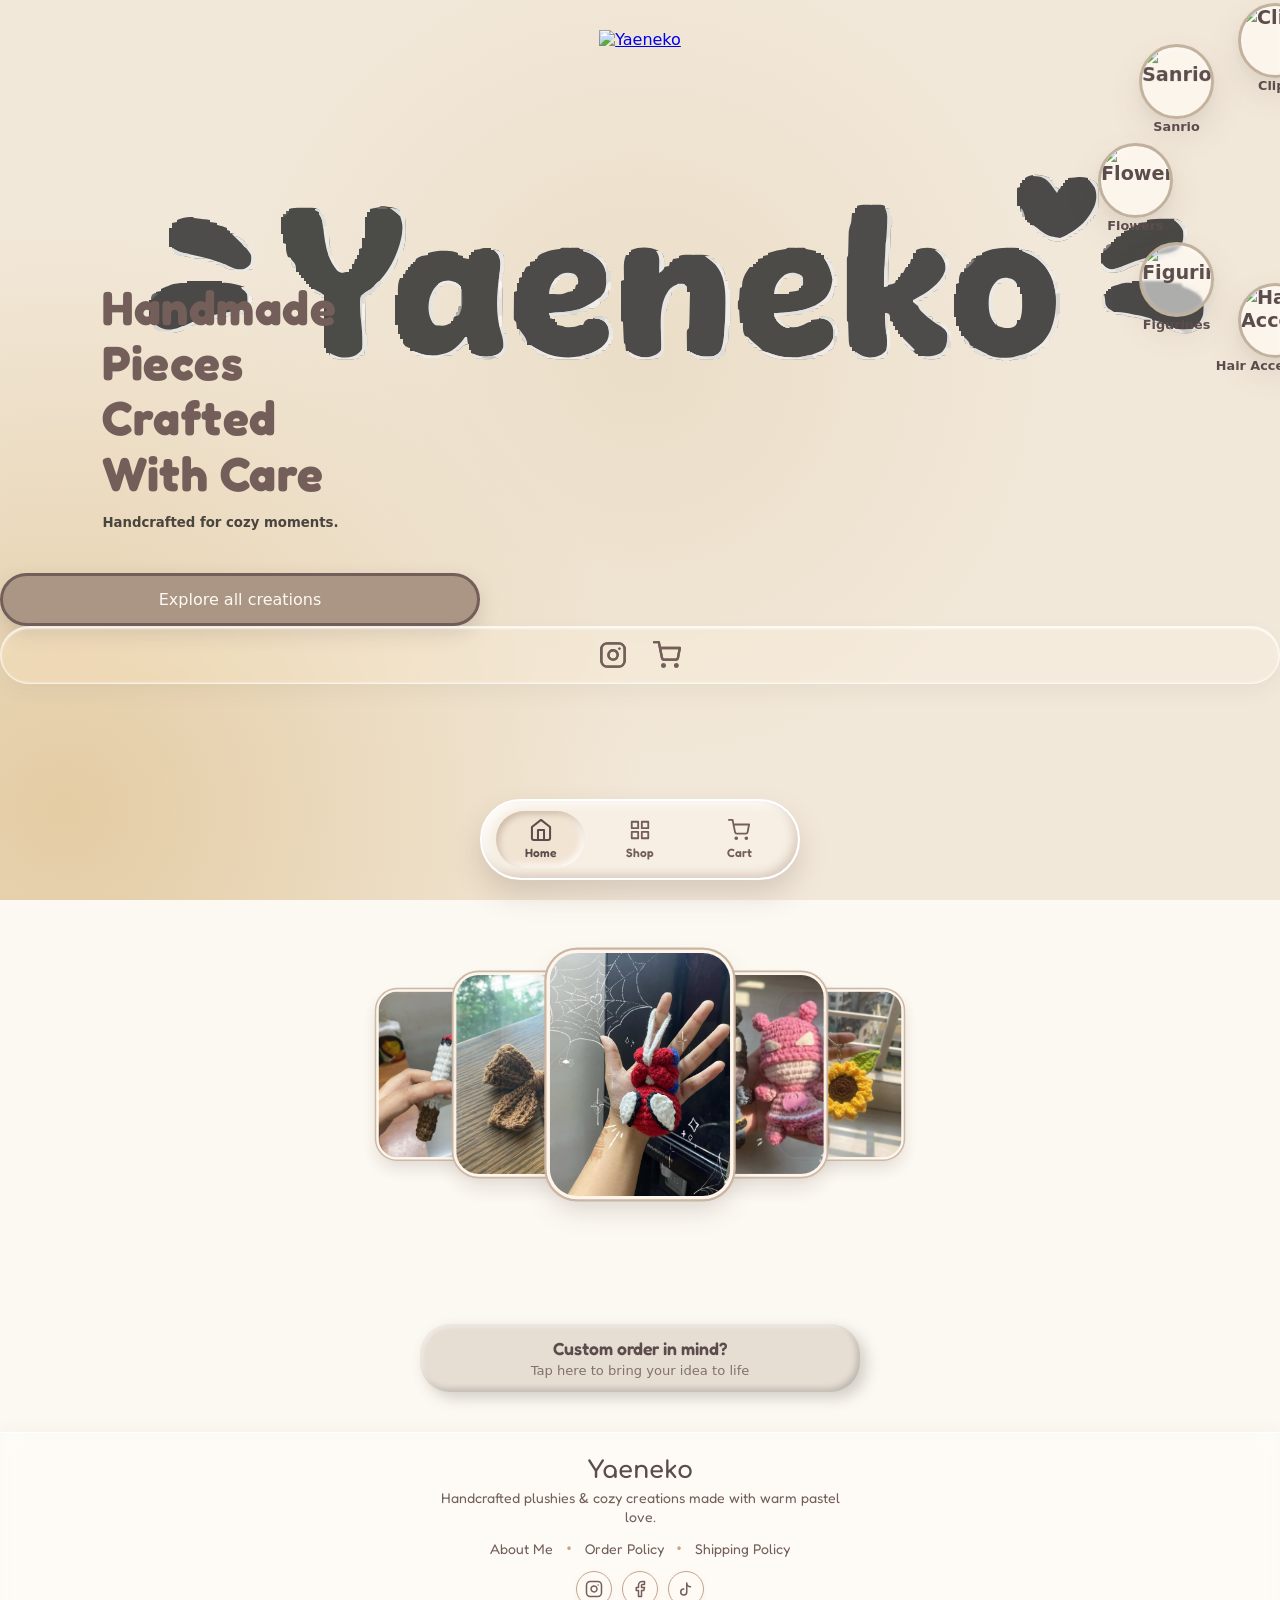
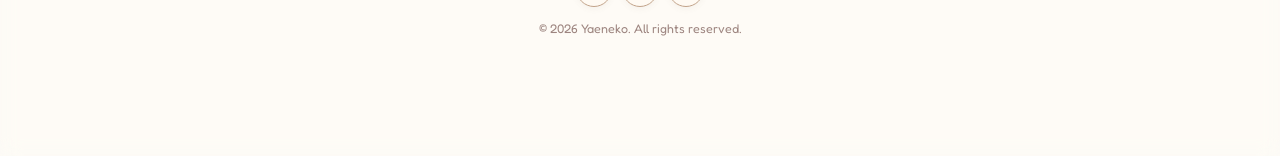
==== commit 9224a58a: "Update index.html" ====
--- a/index.html
+++ b/index.html
@@ -15,42 +15,45 @@
     <div class="page-bg"></div>
 
 <header class="shop-header">
-<a href="index.html" class="logo-link">
-<img src="name.svg" alt="Yaeneko Logo" class="logo-img">
-    </a>
-
-    
-    <a href="shop.html" class="explore-btn">
-        Explore all creations
-    </a>
-
-    <div class="header-actions">
-        <a href="https://www.instagram.com/yaeneko.bd?utm_source=ig_web_button_share_sheet&igsh=ZDNlZDc0MzIxNw==" 
-           target="_blank" 
-           rel="noopener noreferrer" 
-           class="cart-btn" 
-           aria-label="Visit Instagram">
-            <svg width="26" height="26" viewBox="0 0 24 24" fill="none" 
-                 stroke="currentColor" stroke-width="2" 
-                 stroke-linecap="round" stroke-linejoin="round">
-                <rect x="2" y="2" width="20" height="20" rx="5" ry="5"></rect>
-                <path d="M16 11.37A4 4 0 1 1 12.63 8 4 4 0 0 1 16 11.37z"></path>
-                <line x1="17.5" y1="6.5" x2="17.51" y2="6.5"></line>
-            </svg>
-        </a>
-
-        <a href="cart.html" class="cart-btn" aria-label="View Cart">
-            <svg width="26" height="26" viewBox="0 0 24 24" fill="none"
-                 stroke="currentColor" stroke-width="2"
-                 stroke-linecap="round" stroke-linejoin="round">
-                 <circle cx="9" cy="21" r="1"></circle>
-                 <circle cx="20" cy="21" r="1"></circle>
-                 <path d="M1 1h4l2.68 13.39a2 2 0 0 0 2 1.61h9.72a2 2 0 0 0 2-1.61L23 6H6"></path>
-            </svg>
-            <span class="cart-count" id="cartCount">0</span>
-        </a>
-    </div>
+    <a href="index.html" class="round-logo-link" aria-label="Yaeneko Home">
+        <img src="kuromi logo.jpg" alt="Yaeneko" class="round-logo-img">
+    </a>
+
+    <a href="index.html" class="site-name-link" aria-label="Yaeneko Home">
+        <img src="name.svg" alt="Yaeneko" class="site-name-img">
+    </a>
 </header>
+
+<a href="shop.html" class="explore-btn">
+    Explore all creations
+</a>
+
+<div class="header-actions">
+    <a href="https://www.instagram.com/yaeneko.bd?utm_source=ig_web_button_share_sheet&igsh=ZDNlZDc0MzIxNw==" 
+       target="_blank" 
+       rel="noopener noreferrer" 
+       class="cart-btn" 
+       aria-label="Visit Instagram">
+        <svg width="26" height="26" viewBox="0 0 24 24" fill="none" 
+             stroke="currentColor" stroke-width="2" 
+             stroke-linecap="round" stroke-linejoin="round">
+            <rect x="2" y="2" width="20" height="20" rx="5" ry="5"></rect>
+            <path d="M16 11.37A4 4 0 1 1 12.63 8 4 4 0 0 1 16 11.37z"></path>
+            <line x1="17.5" y1="6.5" x2="17.51" y2="6.5"></line>
+        </svg>
+    </a>
+
+    <a href="cart.html" class="cart-btn" aria-label="View Cart">
+        <svg width="26" height="26" viewBox="0 0 24 24" fill="none"
+             stroke="currentColor" stroke-width="2"
+             stroke-linecap="round" stroke-linejoin="round">
+             <circle cx="9" cy="21" r="1"></circle>
+             <circle cx="20" cy="21" r="1"></circle>
+             <path d="M1 1h4l2.68 13.39a2 2 0 0 0 2 1.61h9.72a2 2 0 0 0 2-1.61L23 6H6"></path>
+        </svg>
+        <span class="cart-count" id="cartCount">0</span>
+    </a>
+</div>
 
 
 <div class="hero-section">
@@ -247,4 +250,4 @@
 
 	 
 </body>
-</html>+</html>
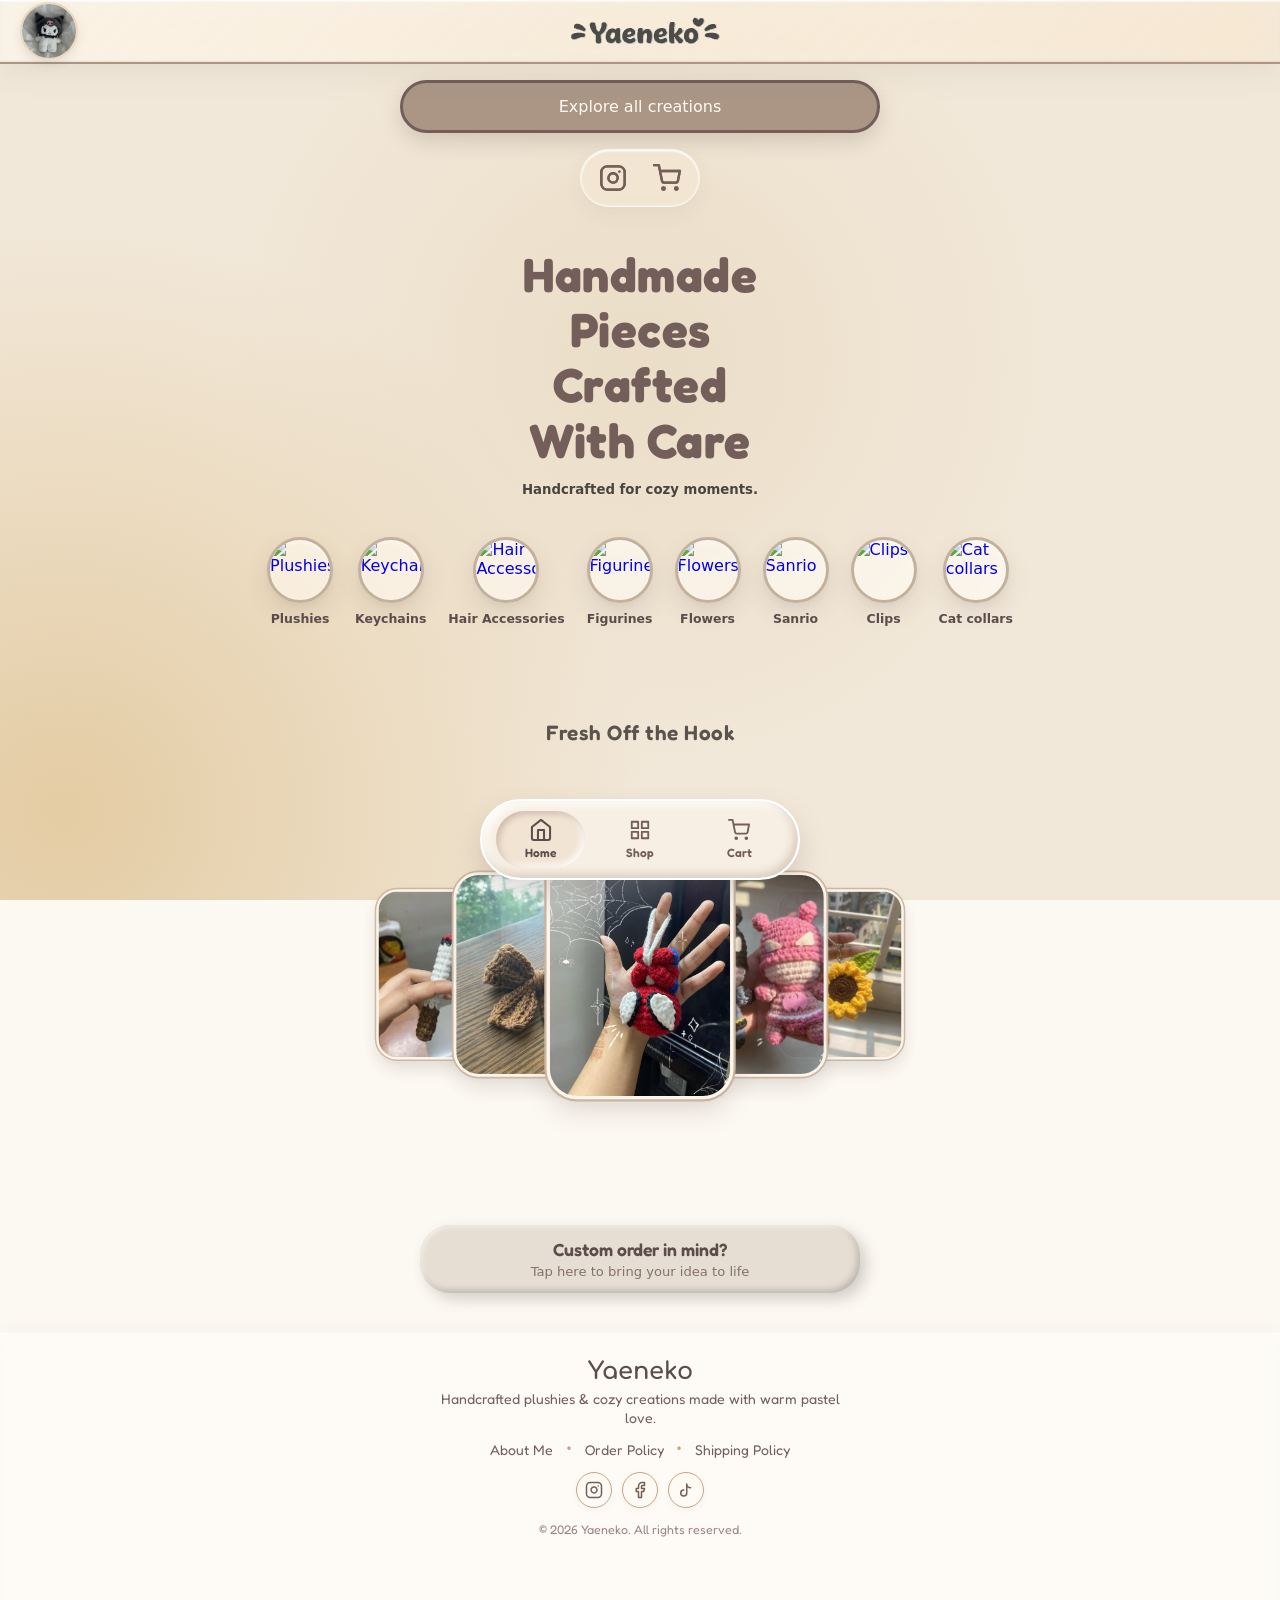
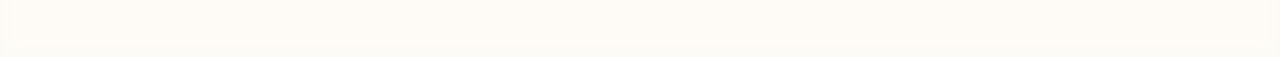
==== commit f04b1e60: "Update index.html" ====
--- a/index.html
+++ b/index.html
@@ -57,65 +57,48 @@
 
 
 <div class="hero-section">
-
     <div class="hero-text">
         <h1>Handmade<br>Pieces<br>Crafted<br>With Care</h1>
         <h5>Handcrafted for cozy moments.</h5>
     </div>
-
-<div class="wheel-container" id="wheelContainer">
-    <div class="wheel" id="spinningWheel">
-        <div class="wheel-head-pos head-1">
-            <a class="wheel-content" href="shop.html?category=Plushies">
-                <div class="wheel-head"><img src="logo1.jpg" alt="Plushies"></div>
-                <span class="wheel-label">Plushies</span>
-            </a>
-        </div>
-        <div class="wheel-head-pos head-2">
-            <a class="wheel-content" href="shop.html?category=Keychains">
-                <div class="wheel-head"><img src="logo2.jpg" alt="Keychains"></div>
-                <span class="wheel-label">Keychains</span>
-            </a>
-        </div>
-        <div class="wheel-head-pos head-3">
-            <a class="wheel-content" href="shop.html?category=Hair%20Accessories">
-                <div class="wheel-head"><img src="logo3.jpg" alt="Hair Accessories"></div>
-                <span class="wheel-label">Hair Accessories</span>
-            </a>
-        </div>
-        <div class="wheel-head-pos head-4">
-            <a class="wheel-content" href="shop.html?category=Figurines">
-                <div class="wheel-head"><img src="logo4.jpg" alt="Figurines"></div>
-                <span class="wheel-label">Figurines</span>
-            </a>
-        </div>
-        <div class="wheel-head-pos head-5">
-            <a class="wheel-content" href="shop.html?category=Flowers">
-                <div class="wheel-head"><img src="logo5.jpg" alt="Flowers"></div>
-                <span class="wheel-label">Flowers</span>
-            </a>
-        </div>
-        <div class="wheel-head-pos head-6">
-            <a class="wheel-content" href="shop.html?category=Sanrio">
-                <div class="wheel-head"><img src="logo6.jpg" alt="Sanrio"></div>
-                <span class="wheel-label">Sanrio</span>
-            </a>
-        </div>
-        <div class="wheel-head-pos head-7">
-            <a class="wheel-content" href="shop.html?category=Clips">
-                <div class="wheel-head"><img src="logo7.jpg" alt="Clips"></div>
-                <span class="wheel-label">Clips</span>
-            </a>
-        </div>
-        <div class="wheel-head-pos head-8">
-            <a class="wheel-content" href="shop.html?category=Cat%20collars">
-                <div class="wheel-head"><img src="logo8.jpg" alt="Cat collars"></div>
-                <span class="wheel-label">Cat collars</span>
-            </a>
-        </div>
-    </div>
-</div>
-
+</div>
+
+<div class="category-row-wrapper">
+    <div class="category-row" id="categoryRow">
+        <a class="category-item" href="shop.html?category=Plushies">
+            <div class="category-icon"><img src="logo1.jpg" alt="Plushies"></div>
+            <span class="category-label">Plushies</span>
+        </a>
+        <a class="category-item" href="shop.html?category=Keychains">
+            <div class="category-icon"><img src="logo2.jpg" alt="Keychains"></div>
+            <span class="category-label">Keychains</span>
+        </a>
+        <a class="category-item" href="shop.html?category=Hair%20Accessories">
+            <div class="category-icon"><img src="logo3.jpg" alt="Hair Accessories"></div>
+            <span class="category-label">Hair Accessories</span>
+        </a>
+        <a class="category-item" href="shop.html?category=Figurines">
+            <div class="category-icon"><img src="logo4.jpg" alt="Figurines"></div>
+            <span class="category-label">Figurines</span>
+        </a>
+        <a class="category-item" href="shop.html?category=Flowers">
+            <div class="category-icon"><img src="logo5.jpg" alt="Flowers"></div>
+            <span class="category-label">Flowers</span>
+        </a>
+        <a class="category-item" href="shop.html?category=Sanrio">
+            <div class="category-icon"><img src="logo6.jpg" alt="Sanrio"></div>
+            <span class="category-label">Sanrio</span>
+        </a>
+        <a class="category-item" href="shop.html?category=Clips">
+            <div class="category-icon"><img src="logo7.jpg" alt="Clips"></div>
+            <span class="category-label">Clips</span>
+        </a>
+        <a class="category-item" href="shop.html?category=Cat%20collars">
+            <div class="category-icon"><img src="logo8.jpg" alt="Cat collars"></div>
+            <span class="category-label">Cat collars</span>
+        </a>
+    </div>
+</div>
 
          <h2 class="section-title">Fresh Off the Hook</h2>
 		 
--- a/style.css
+++ b/style.css
@@ -20,14 +20,12 @@
     background-color: #fcf9f2;
     color: var(--accent-brown);
     font-family: system-ui, -apple-system, BlinkMacSystemFont, 'Segoe UI', Roboto, Helvetica, Arial, sans-serif;
-    overflow: hidden; 
     -webkit-font-smoothing: antialiased;
     width: 100%;
 	max-width: 100%;
     min-height: 130vh;
 	
 	overflow-x: hidden;
-	overflow-y: auto;
 }
 
 .page-bg {
@@ -45,55 +43,90 @@
 /* Header Styling */
 .shop-header {
     display: flex;
-    flex-direction: column;
-    justify-content: center;
-    align-items: center;
-    gap: 20px;              /* Space between logo and button */
-    padding: 30px 20px;
-    background: transparent;
-    position: relative;
-    z-index: auto;
-}
-
-.logo-link {
-    position: fixed;
-    top: 20px;
+    align-items: center;
+    justify-content: center;
+    gap: 16px;
+    padding: 14px 20px;
+
+    width: 100%;
+    background: linear-gradient(
+        135deg, 
+        rgba(255, 255, 255, 0.45) 0%, 
+        rgba(242, 232, 217, 0.25) 100%
+    );
+
+    /* 2. Frosted Liquid Blur */
+    backdrop-filter: blur(16px) saturate(160%);
+    -webkit-backdrop-filter: blur(16px) saturate(160%);
+
+    /* 3. Glass Rim / Border Effect */
+    border-bottom: 2.5px solid #ab9685;
+
+    /* 4. 3D Glass Surface Reflections (Top inner glow + Bottom soft shadow) */
+    box-shadow: 
+        0 8px 32px 0 rgba(92, 77, 76, 0.08),
+        inset 0 1.5px 1px 0 rgba(255, 255, 255, 0.9),
+        inset 0 -1px 2px 0 rgba(115, 94, 89, 0.1);
+    position: fixed !important;
+    top: auto !important;
+	left: 0 !important;
+    z-index: 1000 !important;
+    min-height: 64px;
+}
+
+/* Round logo, pinned to the left of the header */
+.round-logo-link {
+    position: absolute;
+    left: 20px;
+    top: 50%;
+    transform: translateY(-50%);
+
+    display: inline-flex;
+    align-items: center;
+    justify-content: center;
+}
+
+.round-logo-img {
+    width: 58px;
+    height: 58px;
+    border-radius: 50%;
+    object-fit: cover;
+    display: block;
+
+    border: 2px solid #e8d9c0;
+    box-shadow: 0 4px 10px rgba(92, 77, 76, 0.12);
+}
+
+/* Yaeneko wordmark, centered in the header regardless of the
+   width of the logo on the left / icons on the right */
+.site-name-link {
+    position: absolute;
     left: 50%;
-    transform: translateX(-50%);
-    z-index: 10000;
-    
+    top: 50%;
+    transform: translate(-50%, -50%);
+
     display: inline-flex;
     align-items: center;
     justify-content: center;
-    
-    padding: 5px 12px;
-    border-radius: 30px;
-    
-    /* Kept your existing frosted glass backdrop */
-    background: rgba(255, 255, 255, 0.15); 
-    backdrop-filter: blur(2px) saturate(120%);          
-    -webkit-backdrop-filter: blur(2px) saturate(120%);
-    border: 1.5px solid rgba(255, 255, 255, 0.65);
-    
-    box-shadow: 
-        0 8px 20px rgba(92, 77, 76, 0.06),   
-        inset 0 1.5px 2px rgba(255, 255, 255, 0.9),
-        inset 0 -1px 2px rgba(255, 255, 255, 0.3);
-}
-
-/* Controls the sizing of your PNG logo */
-.logo-img {
-    height: 45px; /* Adjust this value up/down depending on your PNG size */
+}
+
+.site-name-img {
+    height: 56px;
     width: auto;
     display: block;
     object-fit: contain;
+
+    image-rendering: -webkit-optimize-contrast;
+    image-rendering: crisp-edges;
 	
-	image-rendering: auto; /* Lets the browser use high-quality bilinear/bicubic scaling */
-    -webkit-font-smoothing: antialiased; /* Keeps curves smooth */
+	
+    transform: translateZ(0);
+    backface-visibility: hidden;
+    -webkit-backface-visibility: hidden;
 }
 
 .explore-btn {
-	margin-top: 70px;
+	margin: 80px auto 0;
     display: flex;
     align-items: center;
     justify-content: center;
@@ -116,6 +149,7 @@
     cursor: pointer;
     box-shadow: 0 8px 20px rgba(92, 77, 76, 0.2);
     transition: all 0.3s ease;
+	
 }
 
 .explore-btn:hover {
@@ -138,17 +172,16 @@
     transform: translateY(0);
 }
 
+.hero-section {
+    width: 100%;
+    padding: 40px 8% 10px;
+}
+
 .hero-text {
-    position: absolute;
-    top: 45%;                  /* Vertically centers it relative to the wheel */
-    left: 8%;                  /* Anchors it nicely on the left side */
-    transform: translateY(-50%);
-    max-width: 450px;
-	text-align: left;
-    z-index: 5;                /* Same level as the wheel */
-    
+    max-width: 520px;
+    margin: 0 auto;
+    text-align: center;
     color: #4a443f;
-	pointer-events: none;
 }
 
 .hero-text h1 {
@@ -168,98 +201,89 @@
     opacity: 0.85;
 }
 
-/* Wheel Container Placement */
-.wheel-container {
-    position: absolute;
-    top: 180px; 
-    right: -170px; 
-    width: 350px;
-    height: 350px;
-    z-index: 1;
-    pointer-events: auto;
-	transform: translateY(-50%);
-}
-
-/* The Wheel Track */
-.wheel {
-    width: 100%;
-    height: 100%;
-    border-radius: 50%;
-    background-color: transparent;
+/* Category Row — horizontal scrollable strip of category shortcuts,
+   sitting between the hero text and the "Fresh Off the Hook" section. */
+.category-row-wrapper {
+    width: 100%;
+    padding: 10px 0 4px;
+	margin-top: 20px;
     position: relative;
-    will-change: transform;
-}
-
-/* Positioning wrapper: places each gondola around the wheel circle.
-   This element spins WITH the wheel (that's what makes it orbit). */
-.wheel-head-pos {
-    position: absolute;
-    width: 75px;
-    height: 75px;
-    top: calc(50% - 37.5px);
-    left: calc(50% - 37.5px);
-    transform: rotate(var(--angle)) translate(140px);
-}
-
-/* Content wrapper: counter-rotates by the exact opposite of the wheel's
-   live rotation (plus its own placement angle), so the circle + label
-   inside always stay upright, like a Ferris wheel gondola. */
-.wheel-content {
-    position: relative;
-    display: block;
-    width: 100%;
-    height: 100%;
-    transform: rotate(calc(-1 * (var(--angle) + var(--rotation, 0deg))));
-    transition: transform 0.05s linear;
+}
+
+.category-row {
+    display: flex;
+    justify-content: center;
+    flex-wrap: wrap;
+    gap: 22px;
+    max-width: 900px;
+    margin: 0 auto;
+    padding: 0 24px;
+}
+
+.category-item {
+    display: flex;
+    flex-direction: column;
+    align-items: center;
+    gap: 8px;
     text-decoration: none;
     -webkit-tap-highlight-color: transparent;
-}
-
-/* Thicker-looking glass profile */
-.wheel-head {
-    width: 75px;  
-    height: 75px; 
-    
-    background: rgba(255, 255, 255, 0.55); 
-    backdrop-filter: blur(1px) saturate(140%);          
-    -webkit-backdrop-filter: blur(1px) saturate(140%);  
-    
-    border: 3px solid #c2b19c; 
-    
+    transition: transform 0.2s ease;
+}
+
+.category-item:hover {
+    transform: translateY(-3px);
+}
+
+.category-item:active {
+    transform: translateY(0) scale(0.96);
+}
+
+.category-icon {
+    width: 66px;
+    height: 66px;
+
+    background: rgba(255, 255, 255, 0.55);
+    backdrop-filter: blur(1px) saturate(140%);
+    -webkit-backdrop-filter: blur(1px) saturate(140%);
+
+    border: 3px solid #c2b19c;
+    border-radius: 50%;
+
+    display: flex;
+    align-items: center;
+    justify-content: center;
+    overflow: hidden;
+
+    box-shadow:
+        0 10px 24px rgba(92, 77, 76, 0.12),
+        0 4px 10px rgba(0, 0, 0, 0.04),
+        inset 0 2px 4px rgba(255, 255, 255, 0.5);
+
+    transition: border-color 0.2s ease, box-shadow 0.2s ease;
+}
+
+.category-item:hover .category-icon {
+    border-color: #ab9685;
+    box-shadow:
+        0 14px 28px rgba(92, 77, 76, 0.16),
+        inset 0 2px 4px rgba(255, 255, 255, 0.5);
+}
+
+.category-icon img {
+    width: 100%;
+    height: 100%;
+    object-fit: cover;
+    border-radius: 50%;
+    display: block;
+    pointer-events: none;
+}
+
+.category-label {
+    font-size: 0.78rem;
+    font-weight: 600;
     color: var(--accent-brown);
-    border-radius: 50%;
-    display: flex;
-    align-items: center;
-    justify-content: center;
-    font-size: 1.2rem;
-    font-weight: 600; 
-    
-    box-shadow: 
-        0 15px 35px rgba(92, 77, 76, 0.12),   
-        0 5px 15px rgba(0, 0, 0, 0.04),        
-        inset 0 2px 4px rgba(255, 255, 255, 0.5); 
-    
-    transition: background-color 0.2s ease;
-}
-
-/* Spacing layout positions — each item's fixed angle around the wheel */
-.head-1 { --angle: 0deg; }
-.head-2 { --angle: 45deg; }
-.head-3 { --angle: 90deg; }
-.head-4 { --angle: 135deg; }
-.head-5 { --angle: 180deg; }
-.head-6 { --angle: 225deg; }
-.head-7 { --angle: 270deg; }
-.head-8 { --angle: 315deg; }
-  
-/* Makes the image completely fill the entire glass circle */
-.wheel-head img {
-    width: 100%;
-    height: 100%;
-    object-fit: cover;     
-    border-radius: 50%;    
-    display: block;
-    pointer-events: none;  
+    white-space: nowrap;
+    text-align: center;
 }
 /* Cart Button Base Layout */
 /* Cart Button - same style as first page */
@@ -315,34 +339,17 @@
     border: 2px solid #fcf9f2;
 }
 
-.wheel-label {
-    position: absolute;
-    
-    /* Pushes text completely below the 75px circle boundary */
-    top: 75px; 
-    
-    /* Centers the text horizontally relative to the circle */
-    left: 50%;
-    transform: translateX(-50%);
-    
-    /* Typography & Styling */
-    font-size: 0.8rem;
-    font-weight: 600;
-    color: var(--accent-brown);
-    white-space: nowrap;  /* Keeps the name on one single line */
-    
-    /* Layout Safety */
-    pointer-events: none; /* Prevents text selection from breaking dragging */
-    text-align: center;
-}
-
 /* Glass Plate Container for Instagram and Cart Buttons */
 .header-actions {
-    display: inline-flex;
+    display: flex;
     align-items: center;
     justify-content: center;
     gap: 4px; /* Spacing between the buttons inside the plate */
     padding: 4px 8px; /* Padding inside the glass plate */
+
+    width: fit-content;
+    margin: 16px auto 0;
+	position: relative;
 
     /* Clear Glassmorphism Styling */
     background: rgba(255, 255, 255, 0.15);
@@ -367,55 +374,63 @@
 
     /* 1. Header & Typography Adjustments */
     .shop-header {
-        padding: 15px 15px;
-        gap: 12px;
-    }
-
-.   logo-img {
-        height: 37px; /* Slightly smaller for mobile screens */
+        padding: 10px 15px;
+        gap: 10px;
+    }
+
+    .round-logo-img {
+        width: 46px;
+        height: 46px;
+    }
+
+    .site-name-img {
+        height: 54px; /* Slightly smaller for mobile screens */
     }
 
     .explore-btn {
         max-width: 300px;
+        margin: 75px auto 10px auto;
         padding: 10px 20px;
         font-size: 0.88rem;
+		position: relative;
     }
 
    
-    .wheel-container {
-        position: absolute;
-        top: 110px; 
-        right: -170px;          /* Exactly half of 340px width */
-        width: 340px;
-        height: 340px;
-        z-index: 5;
-        pointer-events: auto;
-        touch-action: none;
-        transform: translateY(-50%);
-    }
-
-
-    .wheel-head-pos {
-        width: clamp(56px, 18vw, 70px);
-        height: clamp(56px, 18vw, 70px);
-        top: calc(50% - clamp(28px, 9vw, 35px));
-        left: calc(50% - clamp(28px, 9vw, 35px));
-        /* Orbit radius of 125px places 3 heads fully in view & 2 peeking */
-        transform: rotate(var(--angle)) translate(clamp(95px, 30vw, 125px)); 
-    }
-
-    .wheel-head {
-        width: clamp(56px, 18vw, 70px);
-        height: clamp(56px, 18vw, 70px);
+    /* Category row becomes a horizontally swipeable strip on mobile so
+       all 8 categories don't have to wrap into several rows. */
+    .category-row-wrapper {
+        padding: 10px 0 6px;
+    }
+
+    .category-row {
+        flex-wrap: nowrap;
+        justify-content: flex-start;
+        overflow-x: auto;
+        scroll-snap-type: x proximity;
+        -webkit-overflow-scrolling: touch;
+        gap: 16px;
+        padding: 4px 20px 10px;
+        scrollbar-width: none; /* Firefox */
+    }
+
+    .category-row::-webkit-scrollbar {
+        display: none; /* Chrome/Safari */
+    }
+
+    .category-item {
+        flex: 0 0 auto;
+        scroll-snap-align: start;
+    }
+
+    .category-icon {
+        width: clamp(56px, 18vw, 66px);
+        height: clamp(56px, 18vw, 66px);
         border-width: 2.5px;
         box-shadow: 0 8px 20px rgba(92, 77, 76, 0.15);
     }
 
-    .wheel-label {
-        top: clamp(58px, 19vw, 73px);              /* Just below the 70px circle */
-        font-size: clamp(0.65rem, 2.2vw, 0.75rem);
-        color: #5c4d4c;
-        text-shadow: 0 1px 2px rgba(255, 255, 255, 0.8); /* Helps readability */
+    .category-label {
+        font-size: clamp(0.68rem, 2.2vw, 0.76rem);
     }
 	
 	
@@ -425,19 +440,14 @@
     }
 	
 	.hero-section {
-    position: relative; /* This acts as an anchor for the wheel */
-    width: 100%;
-    min-height: 380px;
+    width: 100%;
+    padding: 24px 6% 4px;
     }
 
     .hero-text {
-        position: relative;
-        top: 2%;
-        left: 0;
-        transform: none;
         text-align: left;
         padding: 0 24px;
-        margin-top: 15px;
+        margin-top: 6px;
 		max-width: 100%;
     }
 
@@ -452,7 +462,7 @@
 	
     .section-title {
 		
-        transform: translateY(-55px);
+        transform: translateY(-70px);
         font-size: 1.3rem;
 		color: #4a443f;
     }
@@ -488,8 +498,17 @@
     }
 
     .shop-header {
-        padding: 12px 12px;
-        gap: 10px;
+        padding: 10px 12px;
+        gap: 8px;
+    }
+
+    .round-logo-img {
+        width: 40px;
+        height: 40px;
+    }
+
+    .site-name-img {
+        height: 37px;
     }
 } 
    
@@ -514,7 +533,7 @@
     width: 100%;
     letter-spacing: 0.5px;
     opacity: 0.9;
-	margin-top: 15vh; 
+	margin-top: 10vh; 
     margin-bottom: 20px;
     width: 100%;
     padding: 0 16px;
@@ -1261,4 +1280,4 @@
     font-size: 0.78rem;
     color: #8c706b;
     opacity: 0.85;
-}+}
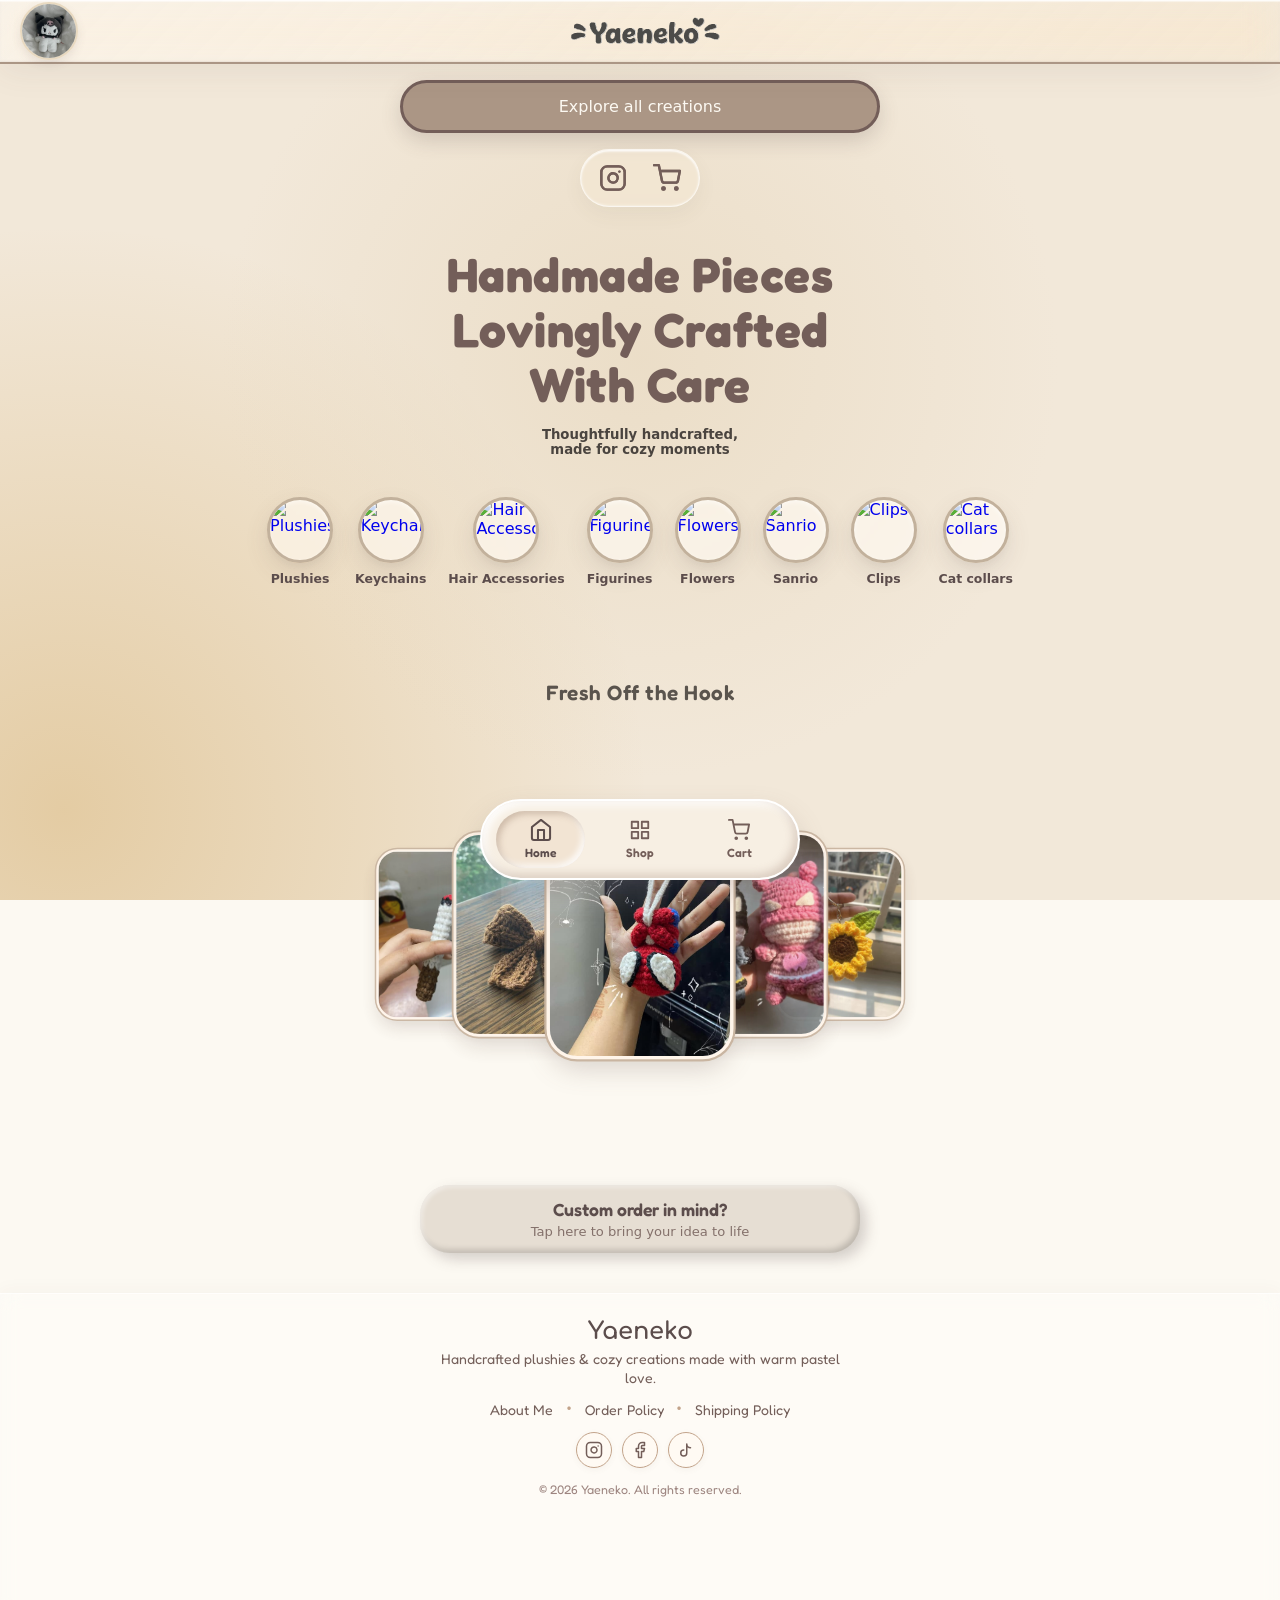
==== commit 5eb5de8d: "Update index.html" ====
--- a/index.html
+++ b/index.html
@@ -58,8 +58,8 @@
 
 <div class="hero-section">
     <div class="hero-text">
-        <h1>Handmade<br>Pieces<br>Crafted<br>With Care</h1>
-        <h5>Handcrafted for cozy moments.</h5>
+        <h1>Handmade Pieces<br>Lovingly Crafted<br>With Care</h1>
+        <h5>Thoughtfully handcrafted,<br>made for cozy moments</h5>
     </div>
 </div>
 
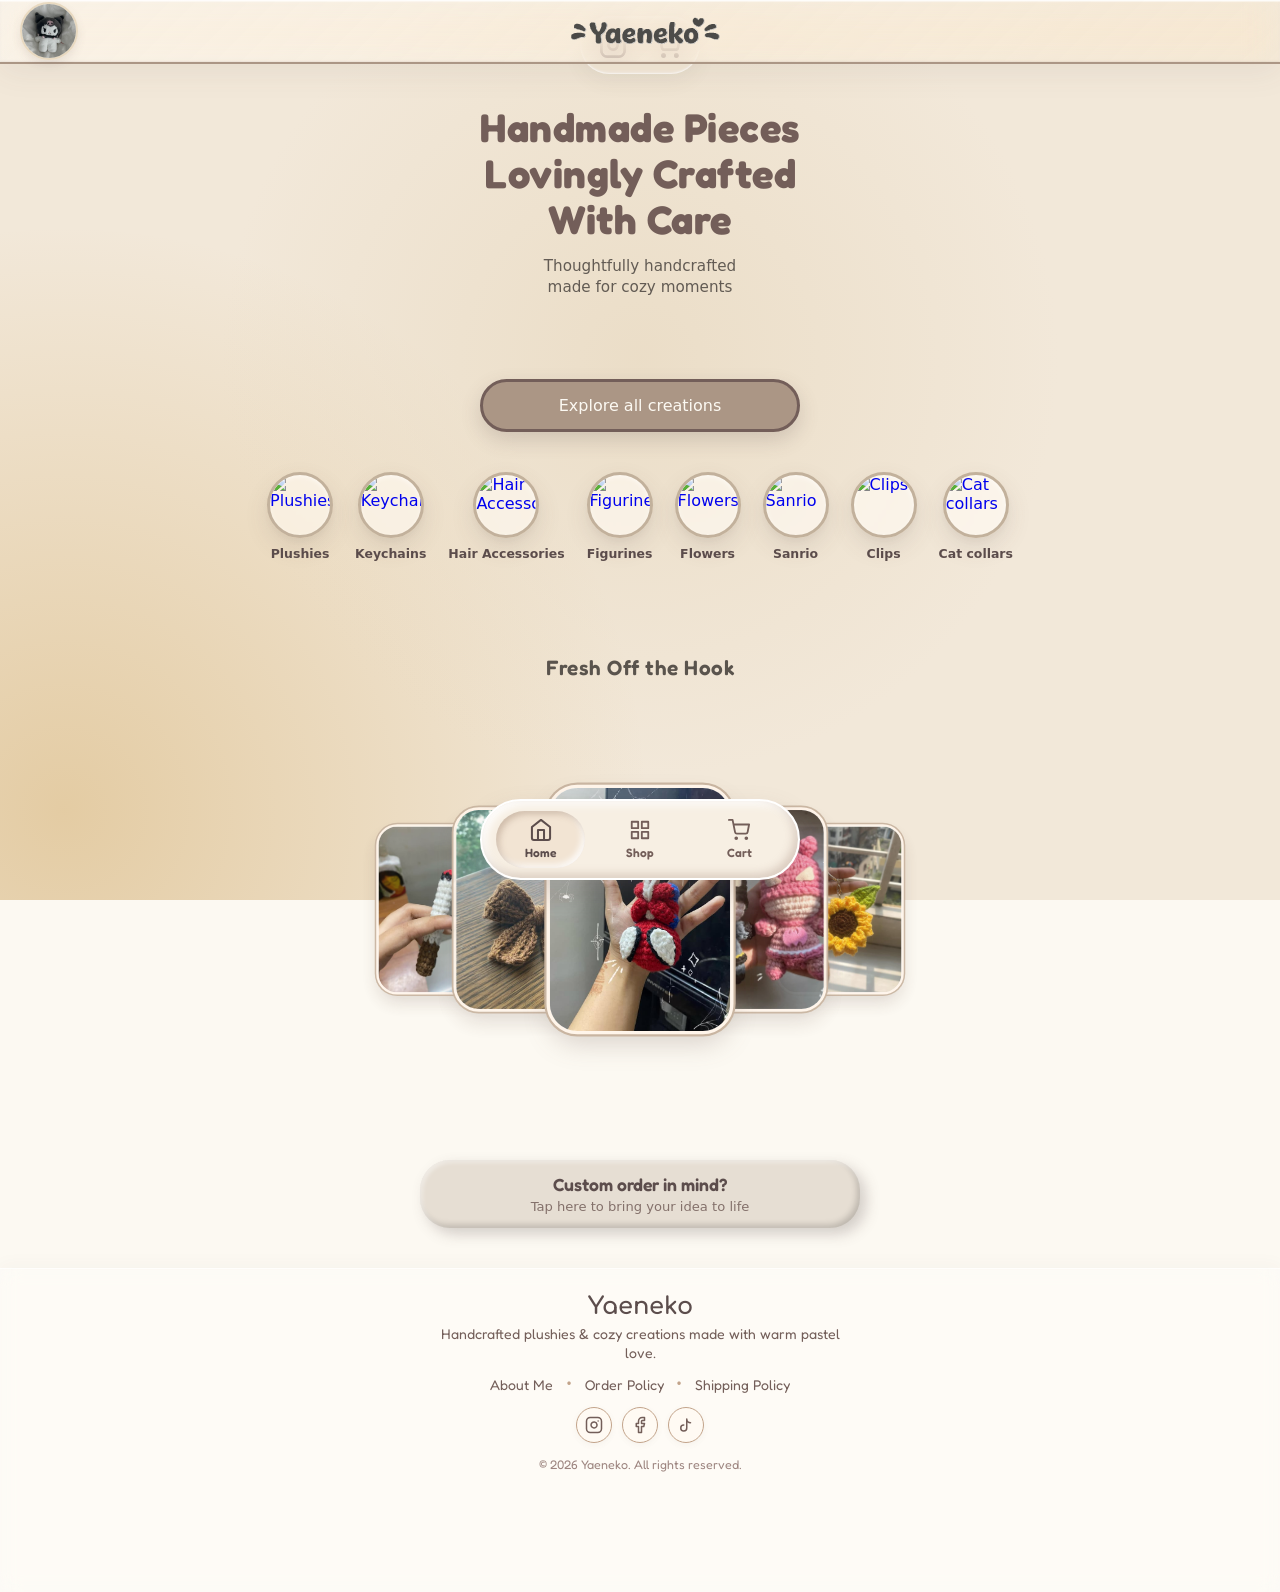
==== commit 52ceb087: "Update index.html" ====
--- a/index.html
+++ b/index.html
@@ -24,10 +24,6 @@
     </a>
 </header>
 
-<a href="shop.html" class="explore-btn">
-    Explore all creations
-</a>
-
 <div class="header-actions">
     <a href="https://www.instagram.com/yaeneko.bd?utm_source=ig_web_button_share_sheet&igsh=ZDNlZDc0MzIxNw==" 
        target="_blank" 
@@ -58,8 +54,11 @@
 
 <div class="hero-section">
     <div class="hero-text">
-        <h1>Handmade Pieces<br>Lovingly Crafted<br>With Care</h1>
-        <h5>Thoughtfully handcrafted,<br>made for cozy moments</h5>
+        <h1>Handmade&nbsp;Pieces<br>Lovingly Crafted<br>With Care</h1>
+        <h5>Thoughtfully handcrafted<br>made for cozy moments</h5>
+        <a href="shop.html" class="explore-btn">
+            Explore all creations
+        </a>
     </div>
 </div>
 
--- a/style.css
+++ b/style.css
@@ -174,31 +174,39 @@
 
 .hero-section {
     width: 100%;
-    padding: 40px 8% 10px;
+    display: flex;
+    justify-content: center; /* Horizontally centers the hero box */
+    align-items: center;     /* Vertically aligns content */
+    padding: 30px 20px 10px;
+    box-sizing: border-box;
 }
 
 .hero-text {
-    max-width: 520px;
-    margin: 0 auto;
-    text-align: center;
+    width: 100%;
+    max-width: 320px;       /* Keeps the box neat and narrow */
+    margin: 0 auto !important; /* Forces horizontal auto-margins */
+    text-align: center !important; /* Forces center alignment for every line */
     color: #4a443f;
 }
 
 .hero-text h1 {
-    font-family: 'Fredoka','Comfortaa', cursive, sans-serif;
-    font-size: 3rem;
+    font-family: 'Fredoka', 'Comfortaa', cursive, sans-serif;
+    font-size: 2.5rem;
     font-weight: 700;
     line-height: 1.15;
-	letter-spacing: 0.5px;
+    letter-spacing: 0.5px;
     margin-bottom: 14px;
-	color: #735e59;
-}
-
-.hero-text p {
-	font-family: system-ui, -apple-system, sans-serif;
-    font-size: 1.05rem;
-	line-height: 1.5;
+    color: #735e59;
+    text-align: center !important;
+}
+
+.hero-text h5 {
+    font-family: system-ui, -apple-system, sans-serif;
+    font-size: 0.95rem;
+    font-weight: 500;
+    line-height: 1.4;
     opacity: 0.85;
+    text-align: center !important;
 }
 
 /* Category Row — horizontal scrollable strip of category shortcuts,
@@ -439,24 +447,26 @@
         gap: 2px;
     }
 	
-	.hero-section {
-    width: 100%;
-    padding: 24px 6% 4px;
-    }
-
-    .hero-text {
-        text-align: left;
-        padding: 0 24px;
-        margin-top: 6px;
-		max-width: 100%;
-    }
-
-    .hero-text h1 {
-        font-size: 2.8rem;
+.hero-section {
+        width: 100%;
+        padding: 24px 16px 4px;
+    }
+
+.hero-text {
+        text-align: center !important; 
+        padding: 0;
+        margin: 6px auto 0 auto !important;
+        max-width: 280px;
+    }
+
+.hero-text h1 {
+        font-size: 2.2rem;
+        text-align: center !important;
     }
 	
-    .hero-text p {
-        font-size: 0.9rem;
+.hero-text h5 {
+        font-size: 0.88rem;
+        text-align: center !important;
     }
 	
 	
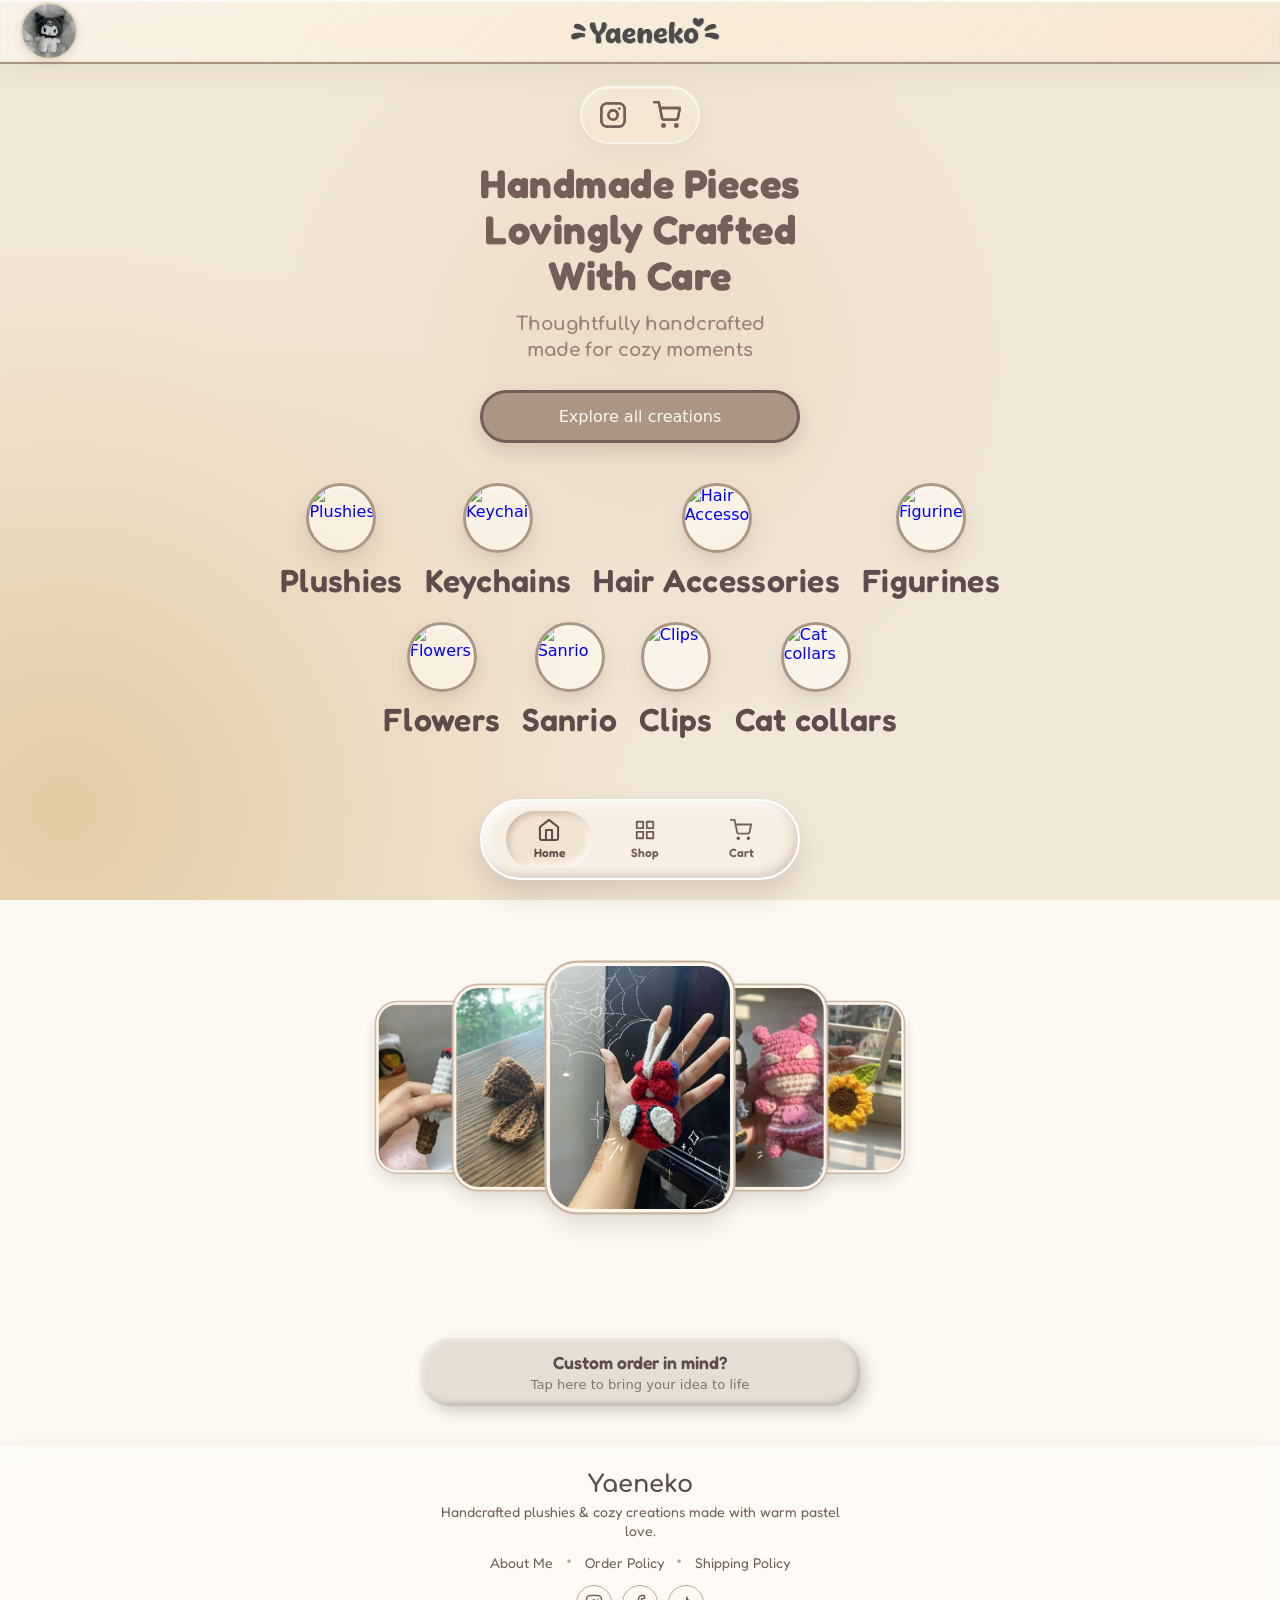
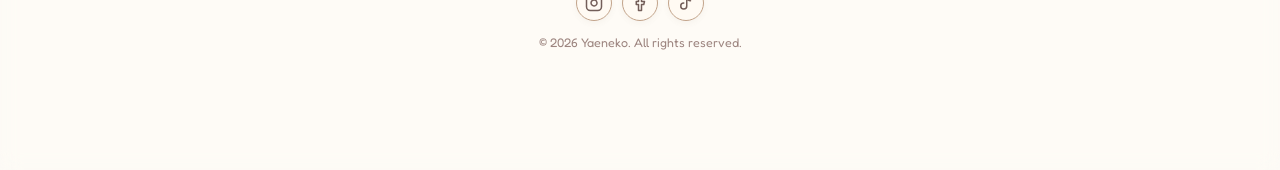
==== commit 80da9a8d: "Update index.html" ====
--- a/index.html
+++ b/index.html
@@ -201,6 +201,7 @@
 </footer>
 
 <nav class="floating-nav" aria-label="Main Navigation">
+    <div class="nav-indicator" id="navIndicator"></div>
     <a href="index.html" class="nav-item active" aria-label="Home">
         <svg viewBox="0 0 24 24" fill="none" stroke="currentColor" stroke-width="2" stroke-linecap="round" stroke-linejoin="round">
             <path d="M3 9l9-7 9 7v11a2 2 0 0 1-2 2H5a2 2 0 0 1-2-2z"/>
--- a/style.css
+++ b/style.css
@@ -126,7 +126,7 @@
 }
 
 .explore-btn {
-	margin: 80px auto 0;
+	margin: 26px auto 0;
     display: flex;
     align-items: center;
     justify-content: center;
@@ -177,16 +177,22 @@
     display: flex;
     justify-content: center; /* Horizontally centers the hero box */
     align-items: center;     /* Vertically aligns content */
-    padding: 30px 20px 10px;
+    padding: 16px 20px 10px;
     box-sizing: border-box;
 }
 
+@keyframes softFloat {
+    0%, 100% { transform: translateY(0); }
+    50% { transform: translateY(-6px); }
+}
 .hero-text {
     width: 100%;
-    max-width: 320px;       /* Keeps the box neat and narrow */
-    margin: 0 auto !important; /* Forces horizontal auto-margins */
-    text-align: center !important; /* Forces center alignment for every line */
+    max-width: 320px;
+    margin: 0 auto !important;
+    text-align: center !important;
     color: #4a443f;
+    /* ADD THIS LINE BELOW: */
+    animation: softFloat 4s ease-in-out infinite;
 }
 
 .hero-text h1 {
@@ -201,12 +207,14 @@
 }
 
 .hero-text h5 {
-    font-family: system-ui, -apple-system, sans-serif;
-    font-size: 0.95rem;
-    font-weight: 500;
+    font-family: 'Comfortaa', cursive, sans-serif;
+    font-size: 1.15rem;
+    font-weight: 700;
     line-height: 1.4;
     opacity: 0.85;
     text-align: center !important;
+    color: #8c706b;
+    /* text-transform line removed so capital letters stay capital */
 }
 
 /* Category Row — horizontal scrollable strip of category shortcuts,
@@ -247,14 +255,14 @@
 }
 
 .category-icon {
-    width: 66px;
-    height: 66px;
+    width: 70px;
+    height: 70px;
 
     background: rgba(255, 255, 255, 0.55);
     backdrop-filter: blur(1px) saturate(140%);
     -webkit-backdrop-filter: blur(1px) saturate(140%);
 
-    border: 3px solid #c2b19c;
+    border: 3.5px solid #ab9685;
     border-radius: 50%;
 
     display: flex;
@@ -277,6 +285,7 @@
         inset 0 2px 4px rgba(255, 255, 255, 0.5);
 }
 
+
 .category-icon img {
     width: 100%;
     height: 100%;
@@ -287,11 +296,13 @@
 }
 
 .category-label {
-    font-size: 0.78rem;
+	font-family: 'Fredoka', 'Comfortaa', cursive, sans-serif;
+    font-size: 2rem;
     font-weight: 600;
     color: var(--accent-brown);
     white-space: nowrap;
     text-align: center;
+	letter-spacing: 0.3px;
 }
 /* Cart Button Base Layout */
 /* Cart Button - same style as first page */
@@ -356,7 +367,7 @@
     padding: 4px 8px; /* Padding inside the glass plate */
 
     width: fit-content;
-    margin: 16px auto 0;
+    margin: 86px auto 0;
 	position: relative;
 
     /* Clear Glassmorphism Styling */
@@ -379,6 +390,41 @@
    MOBILE RESPONSIVE OVERRIDES
    ===============================*/
   @media (max-width: 600px) {
+	  
+	  
+	  /* ==========================================
+   if you want to delete the category animation then delethe this block from the  this text to .category-item:active .category-icon 
+   ========================================== */
+
+/* 1. Define the hook & loop animation keyframes */
+@keyframes stitchPull {
+    0% {
+        transform: translateY(0) rotate(0deg) scale(1);
+    }
+    30% {
+        /* Hook snags and pulls upward with a slight angle */
+        transform: translateY(-8px) rotate(-6deg) scale(1.06);
+    }
+    65% {
+        /* Loops down into the stitch */
+        transform: translateY(3px) rotate(3deg) scale(0.96);
+    }
+    100% {
+        /* Settles neatly into place */
+        transform: translateY(0) rotate(0deg) scale(1);
+    }
+}
+
+/* 2. Apply smoothly to the category icons when tapped/clicked */
+.category-item .category-icon {
+    transition: transform 0.2s ease;
+    will-change: transform;
+}
+
+/* On tap/active state for mobile & click on desktop */
+.category-item:active .category-icon {
+    animation: stitchPull 0.45s cubic-bezier(0.25, 1.25, 0.5, 1) forwards;
+}
 
     /* 1. Header & Typography Adjustments */
     .shop-header {
@@ -396,11 +442,10 @@
     }
 
     .explore-btn {
-        max-width: 300px;
-        margin: 75px auto 10px auto;
+        max-width: 260px;
+        margin: 18px auto 0 auto;
         padding: 10px 20px;
         font-size: 0.88rem;
-		position: relative;
     }
 
    
@@ -431,25 +476,26 @@
     }
 
     .category-icon {
-        width: clamp(56px, 18vw, 66px);
-        height: clamp(56px, 18vw, 66px);
+        width: clamp(60px, 22vw, 70px);
+        height: clamp(60px, 22vw, 70px);
         border-width: 2.5px;
         box-shadow: 0 8px 20px rgba(92, 77, 76, 0.15);
     }
 
     .category-label {
-        font-size: clamp(0.68rem, 2.2vw, 0.76rem);
+        font-size: clamp(.75rem, 2.2vw, 0.75rem);
     }
 	
 	
 	.header-actions {
         padding: 2px 6px;
         gap: 2px;
+        margin: 78px auto 0;
     }
 	
 .hero-section {
         width: 100%;
-        padding: 24px 16px 4px;
+        padding: 12px 16px 4px;
     }
 
 .hero-text {
@@ -465,7 +511,7 @@
     }
 	
 .hero-text h5 {
-        font-size: 0.88rem;
+        font-size: 1rem;
         text-align: center !important;
     }
 	
@@ -1291,3 +1337,7 @@
     color: #8c706b;
     opacity: 0.85;
 }
+
+
+
+
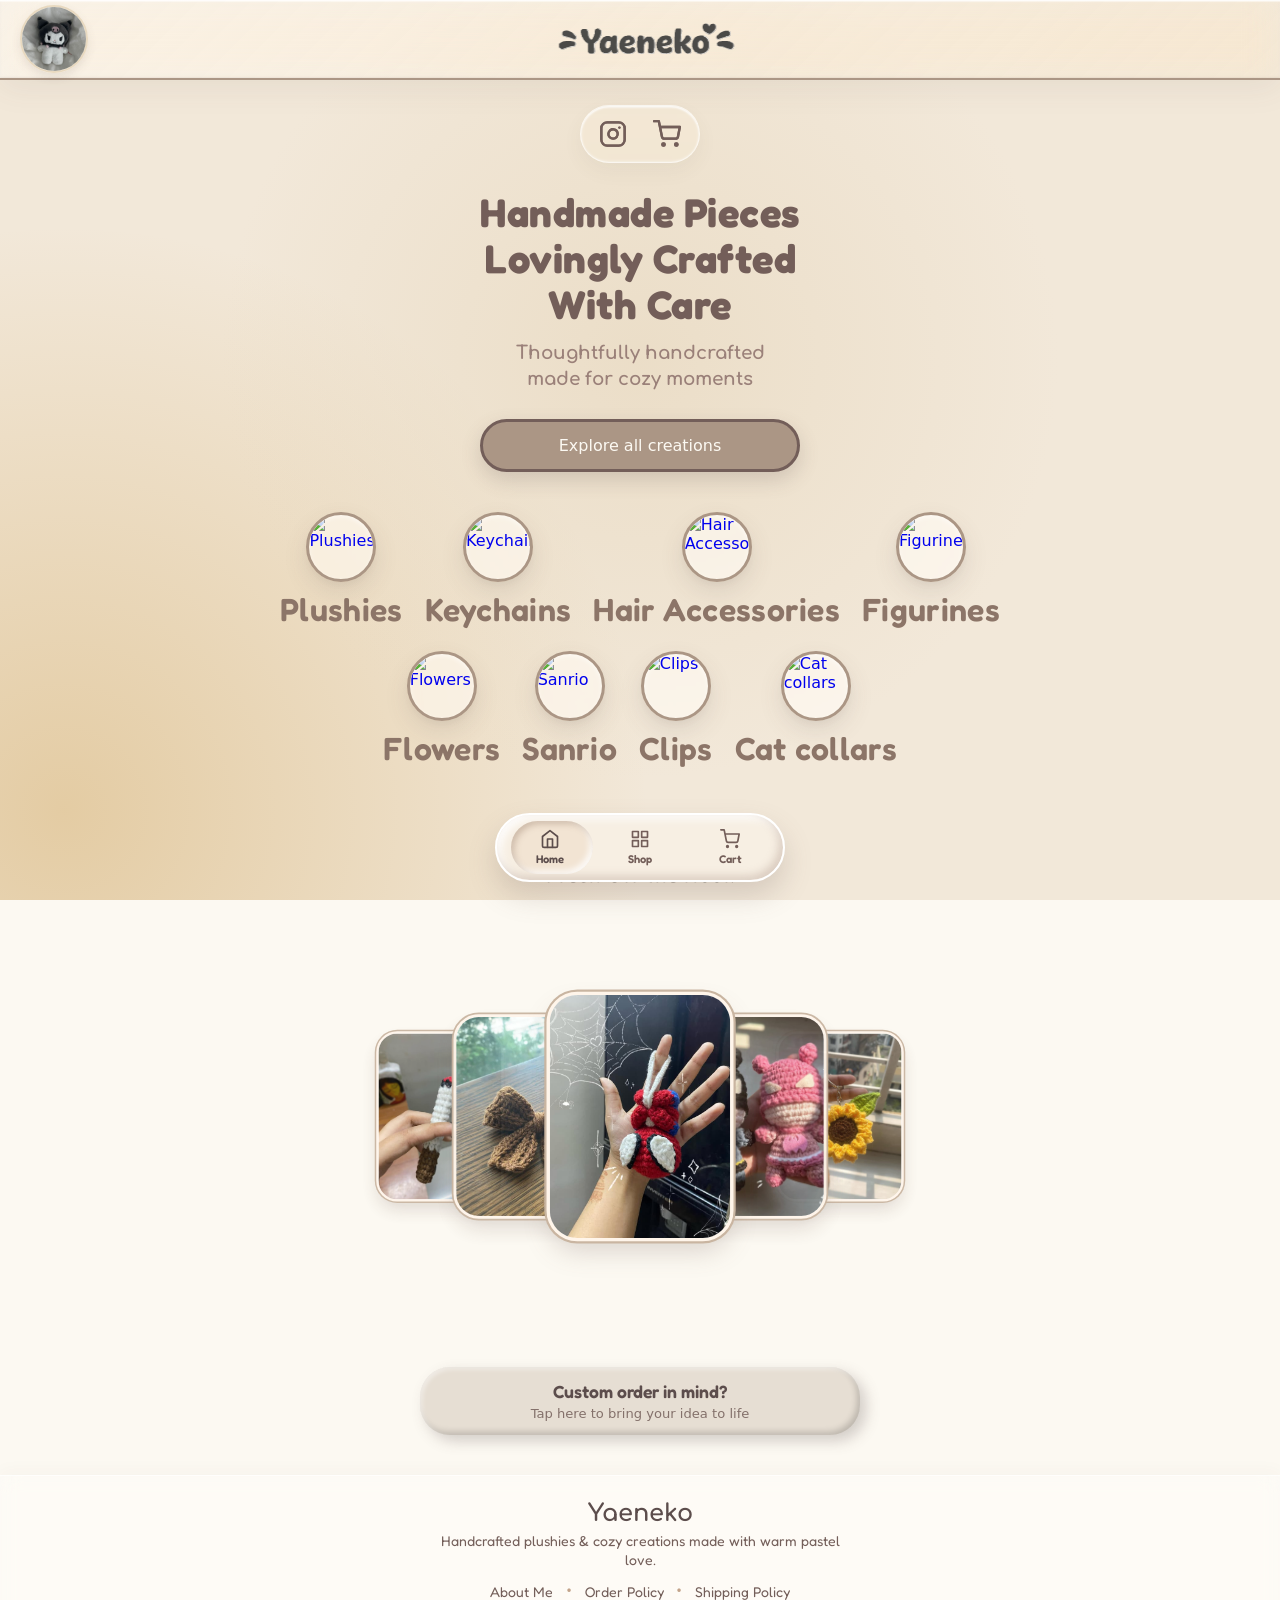
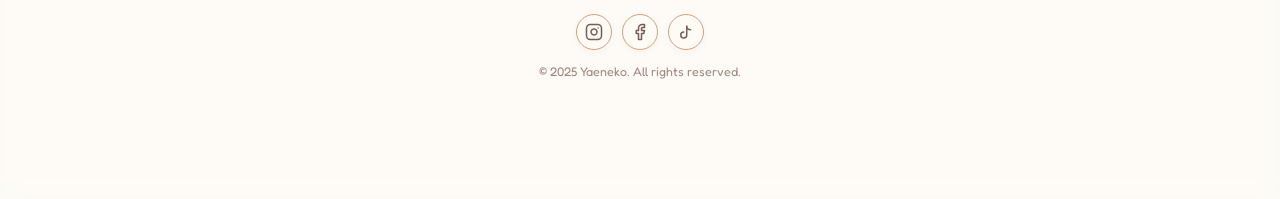
==== commit 18b6d001: "Update index.html" ====
--- a/index.html
+++ b/index.html
@@ -196,7 +196,7 @@
             </a>
         </div>
 
-        <p class="footer-copyright">© 2026 Yaeneko. All rights reserved.</p>
+        <p class="footer-copyright">© 2025 Yaeneko. All rights reserved.</p>
     </div>
 </footer>
 
--- a/style.css
+++ b/style.css
@@ -46,7 +46,7 @@
     align-items: center;
     justify-content: center;
     gap: 16px;
-    padding: 14px 20px;
+    padding: 20px 20px;
 
     width: 100%;
     background: linear-gradient(
@@ -71,7 +71,7 @@
     top: auto !important;
 	left: 0 !important;
     z-index: 1000 !important;
-    min-height: 64px;
+    min-height: 80px;
 }
 
 /* Round logo, pinned to the left of the header */
@@ -87,8 +87,8 @@
 }
 
 .round-logo-img {
-    width: 58px;
-    height: 58px;
+    width: 68px;
+    height: 68px;
     border-radius: 50%;
     object-fit: cover;
     display: block;
@@ -111,7 +111,7 @@
 }
 
 .site-name-img {
-    height: 56px;
+    height: 66px;
     width: auto;
     display: block;
     object-fit: contain;
@@ -299,7 +299,7 @@
 	font-family: 'Fredoka', 'Comfortaa', cursive, sans-serif;
     font-size: 2rem;
     font-weight: 600;
-    color: var(--accent-brown);
+    color: #8c7568;
     white-space: nowrap;
     text-align: center;
 	letter-spacing: 0.3px;
@@ -367,7 +367,7 @@
     padding: 4px 8px; /* Padding inside the glass plate */
 
     width: fit-content;
-    margin: 86px auto 0;
+    margin: 105px auto 10px auto;
 	position: relative;
 
     /* Clear Glassmorphism Styling */
@@ -390,55 +390,44 @@
    MOBILE RESPONSIVE OVERRIDES
    ===============================*/
   @media (max-width: 600px) {
-	  
-	  
-	  /* ==========================================
-   if you want to delete the category animation then delethe this block from the  this text to .category-item:active .category-icon 
-   ========================================== */
-
-/* 1. Define the hook & loop animation keyframes */
-@keyframes stitchPull {
-    0% {
-        transform: translateY(0) rotate(0deg) scale(1);
-    }
-    30% {
-        /* Hook snags and pulls upward with a slight angle */
-        transform: translateY(-8px) rotate(-6deg) scale(1.06);
-    }
-    65% {
-        /* Loops down into the stitch */
-        transform: translateY(3px) rotate(3deg) scale(0.96);
-    }
-    100% {
-        /* Settles neatly into place */
-        transform: translateY(0) rotate(0deg) scale(1);
-    }
-}
-
-/* 2. Apply smoothly to the category icons when tapped/clicked */
-.category-item .category-icon {
-    transition: transform 0.2s ease;
-    will-change: transform;
-}
-
-/* On tap/active state for mobile & click on desktop */
-.category-item:active .category-icon {
-    animation: stitchPull 0.45s cubic-bezier(0.25, 1.25, 0.5, 1) forwards;
-}
+
+.floating-nav {
+        padding: 8px 14px !important;
+        bottom: calc(16px + env(safe-area-inset-bottom)) !important;
+        gap: 8px !important;
+        max-width: 290px !important;
+    }
+
+    /* 2. Scale down individual nav buttons */
+    .nav-item {
+        padding: 6px 8px !important;
+        gap: 3px !important;      /* Reduces space between icon and text */
+    }
+
+    /* 3. Reduce SVG icon sizes */
+    .nav-item svg {
+        width: 20px !important;
+        height: 20px !important;
+    }
+
+    /* 4. Shrink font size */
+    .nav-item span {
+        font-size: 0.7rem !important;
+    }
 
     /* 1. Header & Typography Adjustments */
     .shop-header {
-        padding: 10px 15px;
+        padding: 11px 15px;
         gap: 10px;
     }
 
     .round-logo-img {
-        width: 46px;
-        height: 46px;
+        width: 51px;
+        height: 51px;
     }
 
     .site-name-img {
-        height: 54px; /* Slightly smaller for mobile screens */
+        height: 60px; /* Slightly smaller for mobile screens */
     }
 
     .explore-btn {
@@ -490,7 +479,7 @@
 	.header-actions {
         padding: 2px 6px;
         gap: 2px;
-        margin: 78px auto 0;
+        margin: 95px auto 10px auto;
     }
 	
 .hero-section {
@@ -559,12 +548,12 @@
     }
 
     .round-logo-img {
-        width: 40px;
-        height: 40px;
+        width: 42px;
+        height: 42px;
     }
 
     .site-name-img {
-        height: 37px;
+        height: 39px;
     }
 } 
    
@@ -1150,18 +1139,18 @@
 .floating-nav {
     position: fixed;
     /* Adjust this distance from the bottom as needed */
-    bottom: calc(20px + env(safe-area-inset-bottom)); 
+    bottom: calc(18px + env(safe-area-inset-bottom)); 
     left: 50%;
     transform: translateX(-50%);
     
     display: flex;
     align-items: center;
     justify-content: space-around;
-    gap: 10px;
-    
-    width: calc(100% - 48px);
-    max-width: 320px;
-    padding: 10px 14px;
+    gap: 8px;
+    
+    width: calc(100% - 56px);
+    max-width: 290px;
+    padding: 8px 12px;
     
     /* Clay Material Styling */
     background: #f7efe3; /* Soft cream ceramic base */
@@ -1177,56 +1166,56 @@
     z-index: 500;
 }
 
+/* Sliding pill that glides to whichever tab is active — sits behind the
+   icons/labels and is fully controlled by JS (see script.js). It has no
+   transition set inline; script.js turns the transition on/off so the
+   very first paint on a page is instant and only page-to-page moves glide. */
+.nav-indicator {
+    position: absolute;
+    top: 6px;
+    bottom: 6px;
+    left: 0;
+    border-radius: 30px;
+    background: #f2e4d3; /* Slightly darker recessed clay color */
+    box-shadow:
+        inset 3px 3px 6px rgba(139, 111, 92, 0.35),
+        inset -3px -3px 6px rgba(255, 255, 255, 0.9);
+    z-index: 0;
+    pointer-events: none;
+    will-change: transform;
+}
+
 /* Clay Navigation Items */
 .floating-nav .nav-item {
     display: flex;
     flex-direction: column;
     align-items: center;
     justify-content: center;
-    gap: 4px;
+    gap: 3px;
     
     flex: 1;
-    padding: 8px 0;
+    padding: 6px 0;
     text-decoration: none;
     color: #735e59;
     font-family: 'Fredoka', 'Comfortaa', cursive, sans-serif; /* Matching your site fonts */
-    font-size: 0.75rem;
+    font-size: 0.7rem;
     font-weight: 600;
     border-radius: 30px;
-    
-    transition: all 0.25s cubic-bezier(0.34, 1.56, 0.64, 1); /* Bouncy fluid transition */
+    position: relative;
+    z-index: 1; /* sits above .nav-indicator */
+    
     -webkit-tap-highlight-color: transparent;
 }
 
 .floating-nav .nav-item svg {
-    width: 22px;
-    height: 22px;
-    transition: transform 0.25s ease;
-}
-
-/* Hover & Tap Animations */
-.floating-nav .nav-item:hover {
-    color: #5c4d4c;
-    transform: translateY(-3px);
-}
-
-.floating-nav .nav-item:active {
-    transform: scale(0.92);
-}
-
-/* Active Page Clay Button Highlight */
+    width: 20px;
+    height: 20px;
+}
+
+/* Active Page Clay Button Highlight — color/icon only now; the recessed
+   clay background itself lives on .nav-indicator. */
 .floating-nav .nav-item.active {
     color: #5c4d4c;
-    background: #f2e4d3; /* Slightly darker recessed clay color */
-    
-    /* Pressed inset clay effect */
-    box-shadow: 
-        inset 3px 3px 6px rgba(139, 111, 92, 0.35),
-        inset -3px -3px 6px rgba(255, 255, 255, 0.9);
-}
-
-.floating-nav .nav-item.active svg {
-    transform: scale(1.1);
 }
 
 
@@ -1337,7 +1326,3 @@
     color: #8c706b;
     opacity: 0.85;
 }
-
-
-
-
